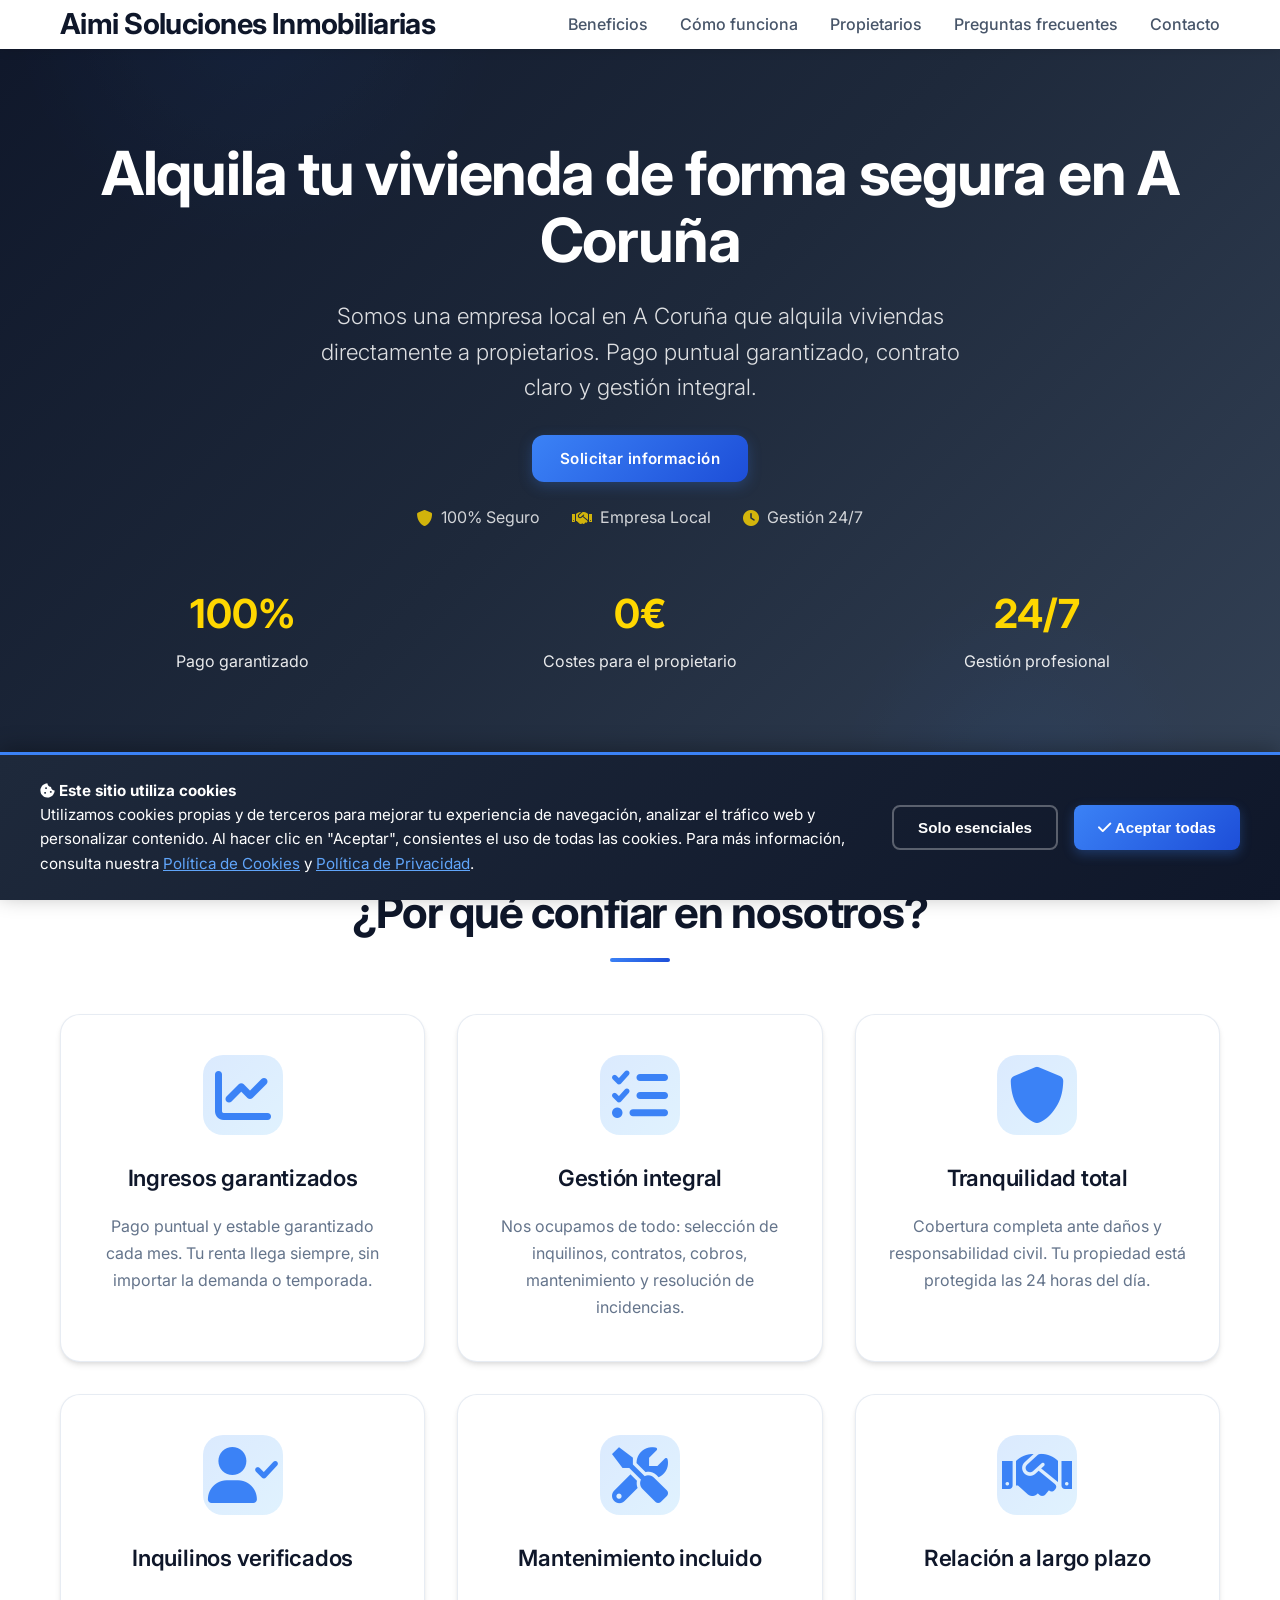
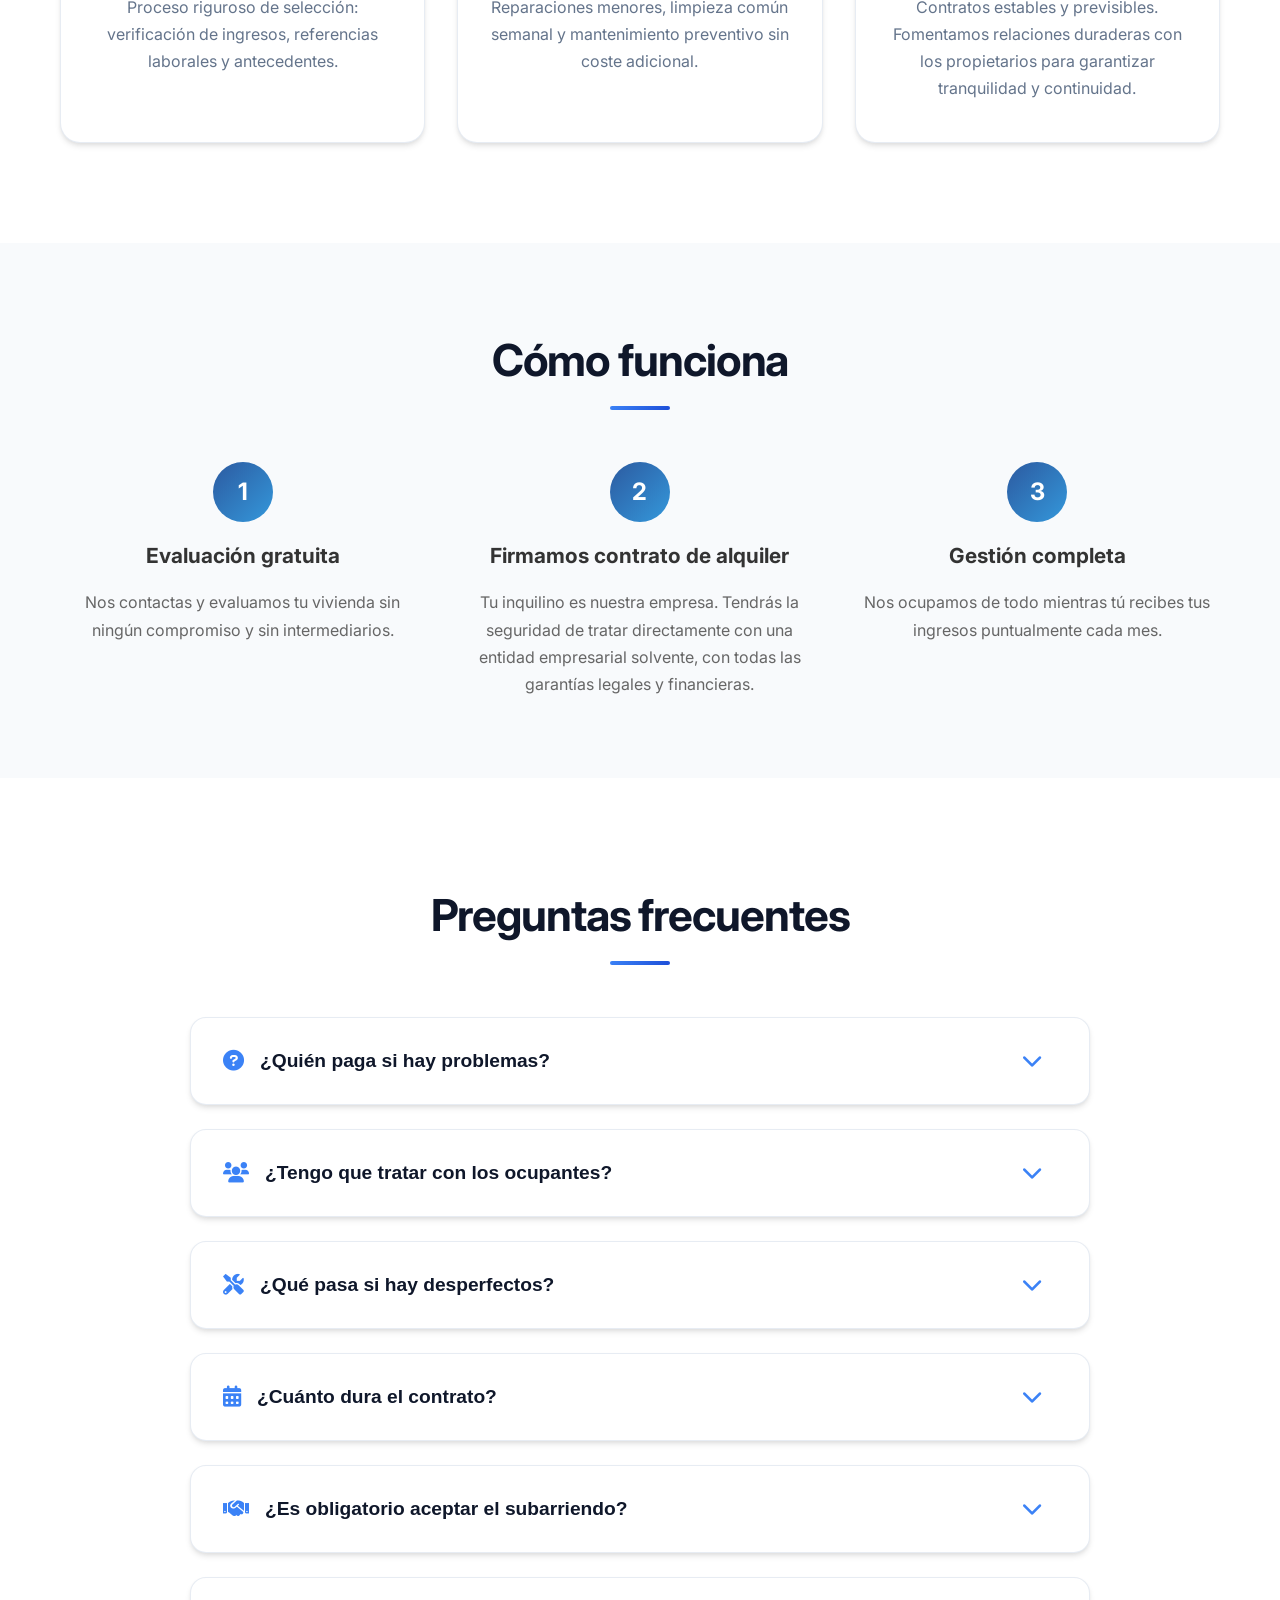
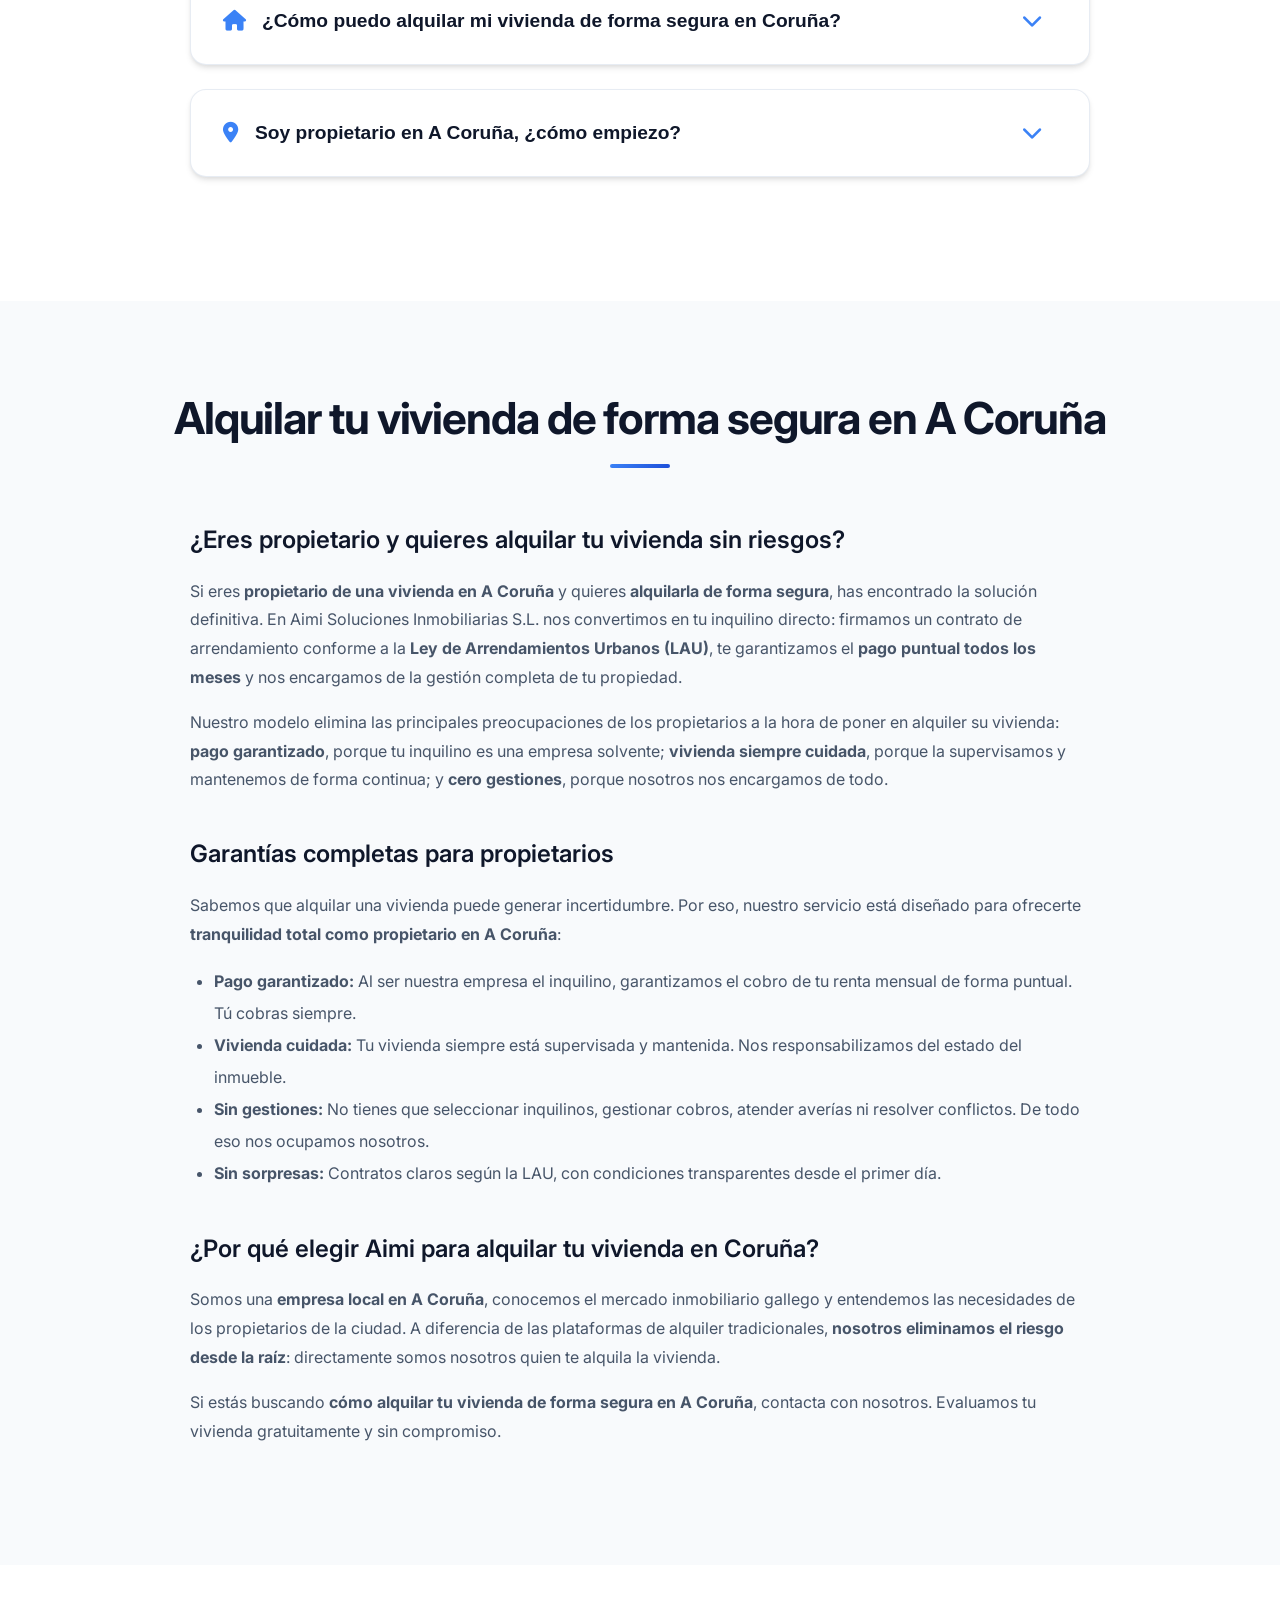
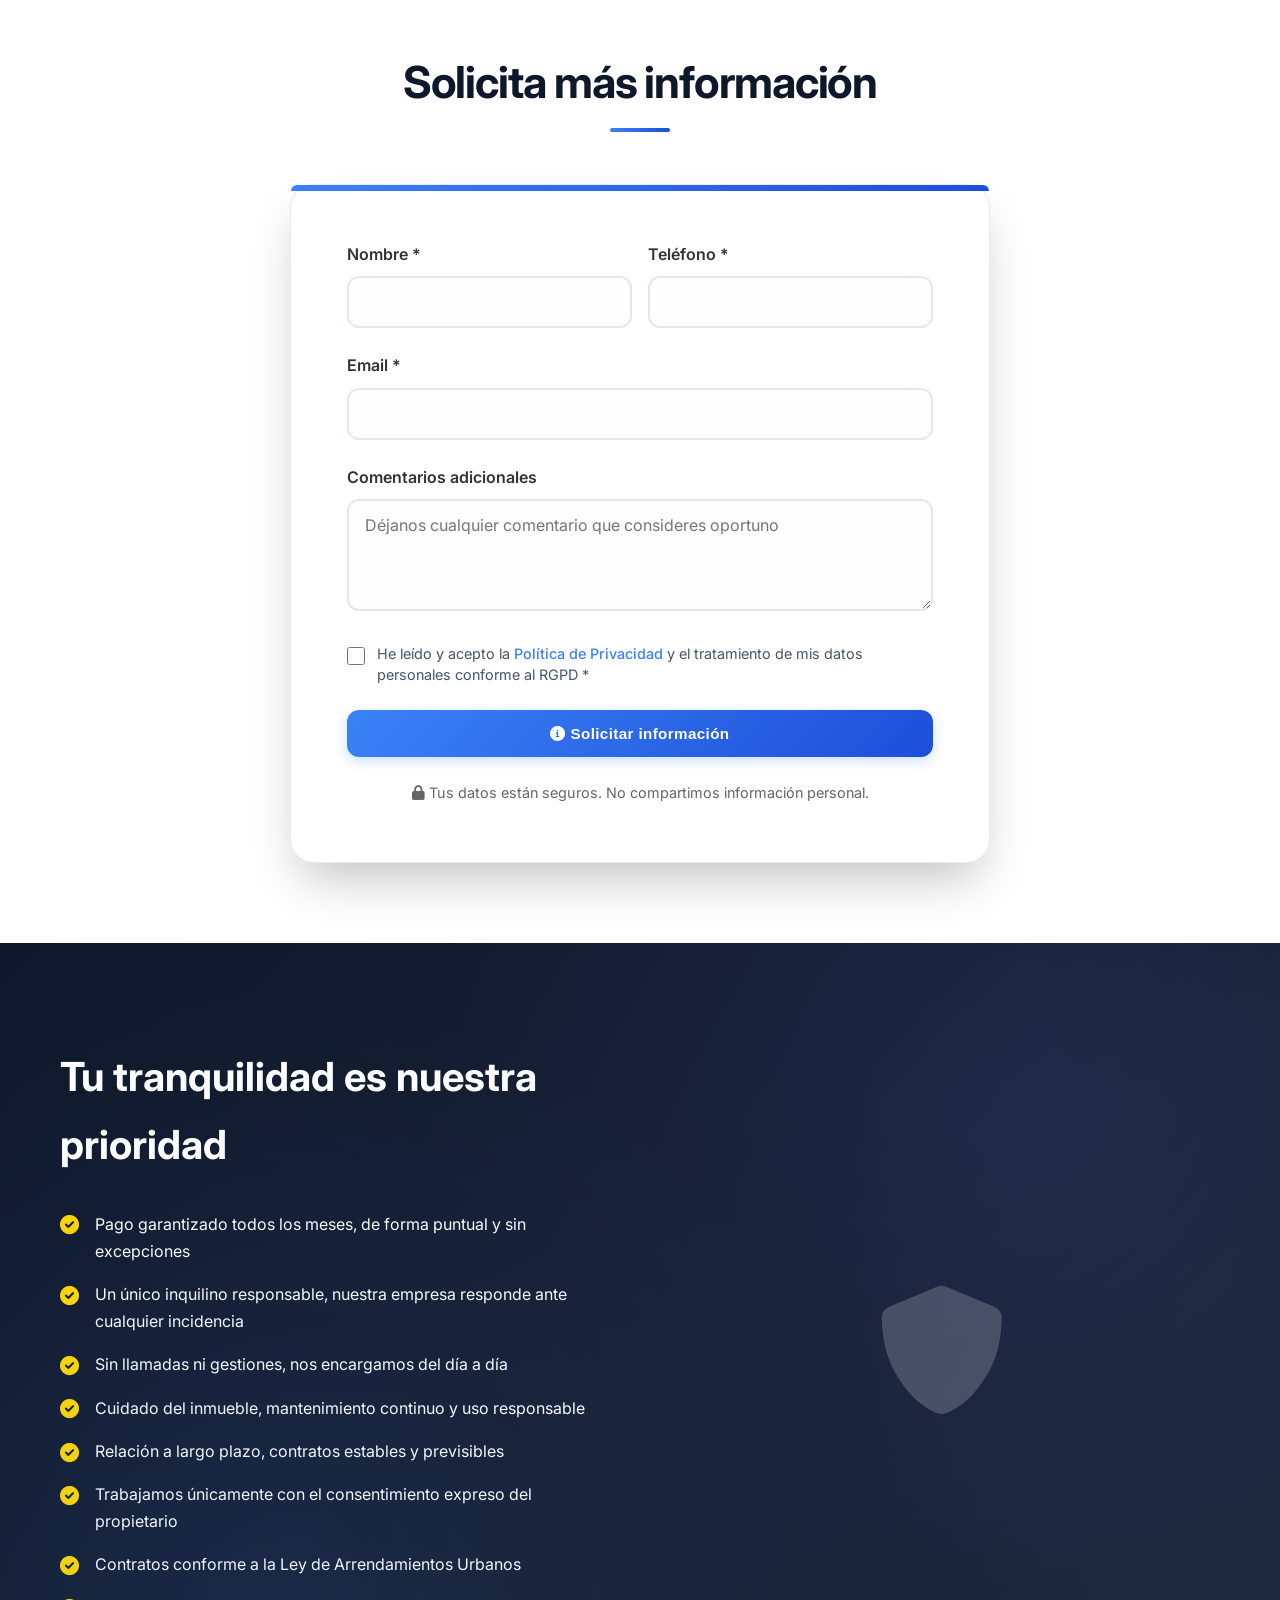
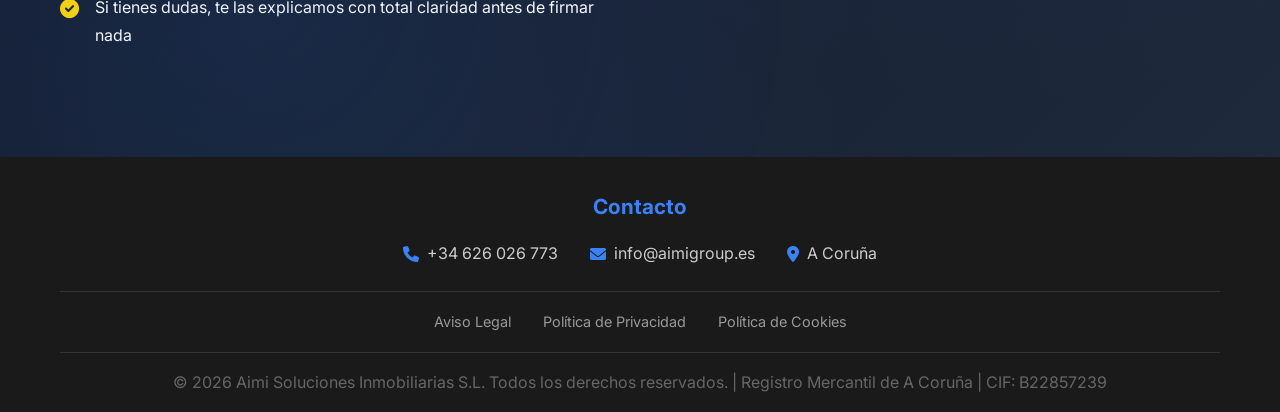
==== index.html @ f7f98bcb "quita S.L. de la cabecera" ====
<!DOCTYPE html>
<html lang="es">
<head>
    <meta charset="UTF-8">
    <meta name="viewport" content="width=device-width, initial-scale=1.0">
    <title>Alquilar tu vivienda de forma segura en A Coruña | Pago garantizado | Aimi Soluciones Inmobiliarias</title>
    
    <!-- SEO Meta Tags -->
    <meta name="description" content="¿Propietario en A Coruña? Alquila tu vivienda de forma segura con pago garantizado todos los meses. Empresa inquilina con gestión integral, contratos según LAU y protección total de tu propiedad.">
    <meta name="keywords" content="alquilar vivienda Coruña forma segura, alquiler seguro Coruña, propietario alquilar vivienda segura Coruña, empresa inquilina, pago garantizado alquiler, gestión integral inmuebles, protección propietarios Coruña, alquiler garantizado A Coruña, arrendamiento empresarial seguro, alquilar piso seguro Galicia, renta segura Coruña, alquiler sin preocupaciones">
    <meta name="author" content="Aimi Soluciones Inmobiliarias S.L.">
    <meta name="robots" content="index, follow, max-snippet:-1, max-image-preview:large, max-video-preview:-1">
    <link rel="canonical" href="https://aimigroup.es/propietarios/">
    
    <!-- Alternate language -->
    <link rel="alternate" hreflang="es" href="https://aimigroup.es/propietarios/">
    <link rel="alternate" hreflang="x-default" href="https://aimigroup.es/propietarios/">
    
    <!-- Open Graph / Facebook -->
    <meta property="og:type" content="website">
    <meta property="og:url" content="https://aimigroup.es/propietarios/">
    <meta property="og:title" content="Alquila tu vivienda de forma segura en A Coruña | Pago garantizado">
    <meta property="og:description" content="¿Propietario en Coruña? Alquila tu vivienda de forma segura. Empresa inquilina con pago garantizado, gestión integral y protección total de tu propiedad.">
    <meta property="og:image" content="https://aimigroup.es/propietarios/images/og-image.jpg">
    <meta property="og:locale" content="es_ES">
    <meta property="og:site_name" content="Aimi Soluciones Inmobiliarias S.L.">
    
    <!-- Twitter Card -->
    <meta name="twitter:card" content="summary_large_image">
    <meta name="twitter:url" content="https://aimigroup.es/propietarios/">
    <meta name="twitter:title" content="Alquila tu vivienda de forma segura en A Coruña | Pago garantizado">
    <meta name="twitter:description" content="¿Propietario en Coruña? Alquila tu vivienda de forma segura. Empresa inquilina con pago garantizado, gestión integral y protección total de tu propiedad.">
    <meta name="twitter:image" content="https://aimigroup.es/propietarios/images/og-image.jpg">
    
    <!-- Additional SEO -->
    <meta name="geo.region" content="ES-C">
    <meta name="geo.placename" content="A Coruña">
    <meta name="geo.position" content="43.369578;-8.419007">
    
    <!-- Performance: Preconnect to external domains -->
    <link rel="preconnect" href="https://fonts.googleapis.com">
    <link rel="preconnect" href="https://fonts.gstatic.com" crossorigin>
    <link rel="preconnect" href="https://cdnjs.cloudflare.com">
    <link rel="dns-prefetch" href="https://www.googletagmanager.com">
    <link rel="dns-prefetch" href="https://www.google-analytics.com">
    
    <!-- Favicon -->
    <link rel="icon" type="image/x-icon" href="favicon.ico">
    <link rel="icon" type="image/svg+xml" href="favicon.svg">
    <link rel="icon" type="image/png" sizes="32x32" href="favicon-32x32.png">
    <link rel="icon" type="image/png" sizes="16x16" href="favicon-16x16.png">
    <link rel="apple-touch-icon" sizes="180x180" href="apple-touch-icon.png">
    <link rel="manifest" href="/propietarios/site.webmanifest">
    <meta name="theme-color" content="#3b82f6">
    
    <!-- Google Analytics 4 -->
    <!-- Google tag (gtag.js) -->
    <script async src="https://www.googletagmanager.com/gtag/js?id=G-33F6MXYP00"></script>
    <script>
    window.dataLayer = window.dataLayer || [];
    function gtag(){dataLayer.push(arguments);}
    gtag('js', new Date());

    gtag('config', 'G-33F6MXYP00');
    </script>
    
    <!-- JSON-LD Structured Data -->
    <script type="application/ld+json">
    {
        "@context": "https://schema.org",
        "@graph": [
            {
                "@type": "RealEstateAgent",
                "@id": "https://aimigroup.es/propietarios/#organization",
                "name": "Aimi Soluciones Inmobiliarias S.L.",
                "legalName": "Aimi Soluciones Inmobiliarias S.L.",
                "description": "Empresa de gestión inmobiliaria especializada en alquiler de viviendas con pago garantizado y gestión integral para propietarios en A Coruña.",
                "url": "https://aimigroup.es/propietarios/",
                "logo": "https://aimigroup.es/propietarios/favicon.svg",
                "image": "https://aimigroup.es/propietarios/images/og-image.jpg",
                "address": {
                    "@type": "PostalAddress",
                    "addressLocality": "A Coruña",
                    "addressRegion": "Galicia",
                    "addressCountry": "ES"
                },
                "contactPoint": {
                    "@type": "ContactPoint",
                    "telephone": "+34-626026773",
                    "contactType": "customer service",
                    "areaServed": "ES",
                    "availableLanguage": ["Spanish"]
                },
                "sameAs": [
                    "https://aimigroup.es/propietarios/"
                ],
                "priceRange": "€€"
            },
            {
                "@type": "WebPage",
                "@id": "https://aimigroup.es/propietarios/#webpage",
                "url": "https://aimigroup.es/propietarios/",
                "name": "Aimi Soluciones Inmobiliarias S.L. - Alquilamos tu vivienda de forma segura",
                "description": "Alquilamos tu vivienda directamente como empresa inquilina. Pago garantizado todos los meses, gestión integral sin preocupaciones.",
                "publisher": {
                    "@id": "https://aimigroup.es/propietarios/#organization"
                },
                "inLanguage": "es-ES"
            },
            {
                "@type": "Service",
                "@id": "https://aimigroup.es/propietarios/#service",
                "serviceType": "Gestión de Alquiler de Viviendas",
                "provider": {
                    "@id": "https://aimigroup.es/propietarios/#organization"
                },
                "areaServed": {
                    "@type": "City",
                    "name": "A Coruña"
                },
                "description": "Servicio de alquiler de viviendas con empresa inquilina, gestión integral, pago garantizado y mantenimiento incluido.",
                "offers": {
                    "@type": "Offer",
                    "availability": "https://schema.org/InStock",
                    "priceSpecification": {
                        "@type": "PriceSpecification",
                        "priceCurrency": "EUR"
                    }
                },
                "hasOfferCatalog": {
                    "@type": "OfferCatalog",
                    "name": "Servicios de Gestión Inmobiliaria",
                    "itemListElement": [
                        {
                            "@type": "Offer",
                            "itemOffered": {
                                "@type": "Service",
                                "name": "Pago Garantizado Mensual",
                                "description": "Garantizamos el pago mensual de forma puntual y segura"
                            }
                        },
                        {
                            "@type": "Offer",
                            "itemOffered": {
                                "@type": "Service",
                                "name": "Gestión Integral de Vivienda",
                                "description": "Nos ocupamos de selección de inquilinos, contratos, cobros y mantenimiento"
                            }
                        },
                        {
                            "@type": "Offer",
                            "itemOffered": {
                                "@type": "Service",
                                "name": "Mantenimiento Incluido",
                                "description": "Reparaciones menores y mantenimiento preventivo sin coste adicional"
                            }
                        }
                    ]
                }
            },
            {
                "@type": "FAQPage",
                "@id": "https://aimigroup.es/propietarios/#faq",
                "mainEntity": [
                    {
                        "@type": "Question",
                        "name": "¿Cómo puedo alquilar mi vivienda de forma segura en A Coruña?",
                        "acceptedAnswer": {
                            "@type": "Answer",
                            "text": "En Aimi Soluciones Inmobiliarias alquilamos tu vivienda directamente como empresa inquilina. Firmamos un contrato de arrendamiento conforme a la LAU, garantizamos el pago mensual y nos encargamos de toda la gestión. Es la forma más segura de alquilar tu vivienda en A Coruña sin riesgos."
                        }
                    },
                    {
                        "@type": "Question",
                        "name": "¿Cómo garantizáis el pago del alquiler todos los meses?",
                        "acceptedAnswer": {
                            "@type": "Answer",
                            "text": "Al alquilar tu vivienda a nuestra empresa, cuentas con un inquilino empresarial solvente. Garantizamos el pago de la renta todos los meses de forma puntual, sin excepciones."
                        }
                    },
                    {
                        "@type": "Question",
                        "name": "¿Quién paga si hay problemas?",
                        "acceptedAnswer": {
                            "@type": "Answer",
                            "text": "Nosotros. Usted cobra siempre lo acordado. Como empresa inquilina, asumimos la responsabilidad total de cualquier incidencia."
                        }
                    },
                    {
                        "@type": "Question",
                        "name": "¿Tengo que tratar con los ocupantes?",
                        "acceptedAnswer": {
                            "@type": "Answer",
                            "text": "No. Su relación es únicamente con nuestra empresa. Nosotros nos encargamos de la gestión completa."
                        }
                    },
                    {
                        "@type": "Question",
                        "name": "¿Qué pasa si hay desperfectos?",
                        "acceptedAnswer": {
                            "@type": "Answer",
                            "text": "Nos responsabilizamos del mantenimiento y devolvemos el piso en condiciones acordadas."
                        }
                    },
                    {
                        "@type": "Question",
                        "name": "¿Cuánto dura el contrato?",
                        "acceptedAnswer": {
                            "@type": "Answer",
                            "text": "Buscamos relaciones estables, normalmente a medio-largo plazo."
                        }
                    },
                    {
                        "@type": "Question",
                        "name": "¿Es obligatorio aceptar el subarriendo?",
                        "acceptedAnswer": {
                            "@type": "Answer",
                            "text": "Solo trabajamos con consentimiento claro y por escrito."
                        }
                    },
                    {
                        "@type": "Question",
                        "name": "¿Soy propietario en A Coruña y quiero alquilar mi vivienda de forma segura, cómo funciona?",
                        "acceptedAnswer": {
                            "@type": "Answer",
                            "text": "Es muy sencillo: nos contactas, evaluamos tu vivienda gratuitamente, firmamos un contrato de alquiler donde nuestra empresa es el inquilino, y tú recibes tu renta mensual garantizada. Sin intermediarios y sin gestiones."
                        }
                    }
                ]
            }
        ]
    }
    </script>
    
    <link href="https://cdnjs.cloudflare.com/ajax/libs/font-awesome/6.0.0/css/all.min.css" rel="stylesheet">
    <link rel="preload" href="https://fonts.googleapis.com/css2?family=Inter:wght@300;400;500;600;700&display=swap" as="style">
    <link rel="stylesheet" href="styles.css">
    <!-- Inline CSS extracted to styles.css -->
</head>
<body>
    <!-- Header -->
    <header>
        <nav class="container">
            <div class="logo">
                Aimi Soluciones Inmobiliarias
            </div>
            <div class="hamburger">
                <span></span>
                <span></span>
                <span></span>
            </div>
            <ul class="nav-links">
                <li><a href="#beneficios">Beneficios</a></li>
                <li><a href="#como-funciona">Cómo funciona</a></li>
                <li><a href="#propietarios-coruna">Propietarios</a></li>
                <li><a href="#faq">Preguntas frecuentes</a></li>
                <li><a href="#contacto">Contacto</a></li>
            </ul>
        </nav>
    </header>

    <!-- Hero Section -->
    <main>
    <section class="hero">
        <div class="container">
            <h1 class="fade-in-up">Alquila tu vivienda de forma segura en A Coruña</h1>
            <p class="fade-in-up">Somos una empresa local en A Coruña que alquila viviendas directamente a propietarios. Pago puntual garantizado, contrato claro y gestión integral.</p>
            <a href="#contacto" class="cta-button" onclick="trackEvent('CTA', 'click', 'Hero CTA - Solicitar información')">Solicitar información</a>
            
            <div class="trust-badges">
                <div class="trust-badge">
                    <i class="fas fa-shield-alt"></i>
                    <span>100% Seguro</span>
                </div>
                <div class="trust-badge">
                    <i class="fas fa-handshake"></i>
                    <span>Empresa Local</span>
                </div>
                <div class="trust-badge">
                    <i class="fas fa-clock"></i>
                    <span>Gestión 24/7</span>
                </div>
            </div>

            <div class="hero-stats">
                <div class="stat-item">
                    <span class="stat-number">100%</span>
                    <span class="stat-label">Pago garantizado</span>
                </div>
                <div class="stat-item">
                    <span class="stat-number">0€</span>
                    <span class="stat-label">Costes para el propietario</span>
                </div>
                <div class="stat-item">
                    <span class="stat-number">24/7</span>
                    <span class="stat-label">Gestión profesional</span>
                </div>
            </div>
        </div>
    </section>

    <!-- Benefits Section -->
    <section class="benefits" id="beneficios">
        <div class="container">
            <h2 class="section-title">¿Por qué confiar en nosotros?</h2>
            <div class="benefits-grid">
                <div class="benefit-card fade-in-up">
                    <i class="benefit-icon fas fa-chart-line"></i>
                    <h3>Ingresos garantizados</h3>
                    <p>Pago puntual y estable garantizado cada mes. Tu renta llega siempre, sin importar la demanda o temporada.</p>
                </div>
                <div class="benefit-card fade-in-up">
                    <i class="benefit-icon fas fa-tasks"></i>
                    <h3>Gestión integral</h3>
                    <p>Nos ocupamos de todo: selección de inquilinos, contratos, cobros, mantenimiento y resolución de incidencias.</p>
                </div>
                <div class="benefit-card fade-in-up">
                    <i class="benefit-icon fas fa-shield-alt"></i>
                    <h3>Tranquilidad total</h3>
                    <p>Cobertura completa ante daños y responsabilidad civil. Tu propiedad está protegida las 24 horas del día.</p>
                </div>
                <div class="benefit-card fade-in-up">
                    <i class="benefit-icon fas fa-user-check"></i>
                    <h3>Inquilinos verificados</h3>
                    <p>Proceso riguroso de selección: verificación de ingresos, referencias laborales y antecedentes.</p>
                </div>
                <div class="benefit-card fade-in-up">
                    <i class="benefit-icon fas fa-tools"></i>
                    <h3>Mantenimiento incluido</h3>
                    <p>Reparaciones menores, limpieza común semanal y mantenimiento preventivo sin coste adicional.</p>
                </div>
                <div class="benefit-card fade-in-up">
                    <i class="benefit-icon fas fa-handshake"></i>
                    <h3>Relación a largo plazo</h3>
                    <p>Contratos estables y previsibles. Fomentamos relaciones duraderas con los propietarios para garantizar tranquilidad y continuidad.</p>
                </div>
            </div>
        </div>
    </section>

    <!-- How it works -->
    <section class="how-it-works" id="como-funciona">
        <div class="container">
            <h2 class="section-title">Cómo funciona</h2>
            <div class="steps">
                <div class="step fade-in-up">
                    <div class="step-number">1</div>
                    <h3>Evaluación gratuita</h3>
                    <p>Nos contactas y evaluamos tu vivienda sin ningún compromiso y sin intermediarios.</p>
                </div>
                <div class="step fade-in-up">
                    <div class="step-number">2</div>
                    <h3>Firmamos contrato de alquiler</h3>
                    <p>Tu inquilino es nuestra empresa. Tendrás la seguridad de tratar directamente con una entidad empresarial solvente, con todas las garantías legales y financieras.</p>
                </div>                
                <div class="step fade-in-up">
                    <div class="step-number">3</div>
                    <h3>Gestión completa</h3>
                    <p>Nos ocupamos de todo mientras tú recibes tus ingresos puntualmente cada mes.</p>
                </div>
            </div>
        </div>
    </section>

    <!-- FAQ Section -->
    <section class="faq" id="faq">
        <div class="container">
            <h2 class="section-title">Preguntas frecuentes</h2>
            <div class="faq-container">
                <div class="faq-item">
                    <button class="faq-question" aria-expanded="false" aria-controls="faq-answer-1">
                        <span class="faq-question-content">
                            <i class="fas fa-question-circle" aria-hidden="true"></i>
                            ¿Quién paga si hay problemas?
                        </span>
                        <i class="fas fa-chevron-down faq-toggle" aria-hidden="true"></i>
                    </button>
                    <div class="faq-answer" id="faq-answer-1">
                        Nosotros. Usted cobra siempre lo acordado.
                    </div>
                </div>
                
                <div class="faq-item">
                    <button class="faq-question" aria-expanded="false" aria-controls="faq-answer-2">
                        <span class="faq-question-content">
                            <i class="fas fa-users" aria-hidden="true"></i>
                            ¿Tengo que tratar con los ocupantes?
                        </span>
                        <i class="fas fa-chevron-down faq-toggle" aria-hidden="true"></i>
                    </button>
                    <div class="faq-answer" id="faq-answer-2">
                        No. Su relación es únicamente con nuestra empresa.
                    </div>
                </div>
                
                <div class="faq-item">
                    <button class="faq-question" aria-expanded="false" aria-controls="faq-answer-3">
                        <span class="faq-question-content">
                            <i class="fas fa-tools" aria-hidden="true"></i>
                            ¿Qué pasa si hay desperfectos?
                        </span>
                        <i class="fas fa-chevron-down faq-toggle" aria-hidden="true"></i>
                    </button>
                    <div class="faq-answer" id="faq-answer-3">
                        Nos responsabilizamos del mantenimiento y devolvemos el piso en condiciones acordadas.
                    </div>
                </div>
                
                <div class="faq-item">
                    <button class="faq-question" aria-expanded="false" aria-controls="faq-answer-4">
                        <span class="faq-question-content">
                            <i class="fas fa-calendar-alt" aria-hidden="true"></i>
                            ¿Cuánto dura el contrato?
                        </span>
                        <i class="fas fa-chevron-down faq-toggle" aria-hidden="true"></i>
                    </button>
                    <div class="faq-answer" id="faq-answer-4">
                        Buscamos relaciones estables, normalmente a medio-largo plazo.
                    </div>
                </div>
                
                <div class="faq-item">
                    <button class="faq-question" aria-expanded="false" aria-controls="faq-answer-5">
                        <span class="faq-question-content">
                            <i class="fas fa-handshake" aria-hidden="true"></i>
                            ¿Es obligatorio aceptar el subarriendo?
                        </span>
                        <i class="fas fa-chevron-down faq-toggle" aria-hidden="true"></i>
                    </button>
                    <div class="faq-answer" id="faq-answer-5">
                        Solo trabajamos con consentimiento claro y por escrito.
                    </div>
                </div>

                <div class="faq-item">
                    <button class="faq-question" aria-expanded="false" aria-controls="faq-answer-6">
                        <span class="faq-question-content">
                            <i class="fas fa-home" aria-hidden="true"></i>
                            ¿Cómo puedo alquilar mi vivienda de forma segura en Coruña?
                        </span>
                        <i class="fas fa-chevron-down faq-toggle" aria-hidden="true"></i>
                    </button>
                    <div class="faq-answer" id="faq-answer-6">
                        Con nuestro modelo, alquilar tu vivienda en A Coruña es completamente seguro. Nuestra empresa firma el contrato de arrendamiento como inquilina directa, lo que te garantiza un pago mensual puntual y una gestión profesional completa. Nos adaptamos a la legislación vigente (LAU) y nos encargamos de toda la gestión.
                    </div>
                </div>

                <div class="faq-item">
                    <button class="faq-question" aria-expanded="false" aria-controls="faq-answer-7">
                        <span class="faq-question-content">
                            <i class="fas fa-map-marker-alt" aria-hidden="true"></i>
                            Soy propietario en A Coruña, ¿cómo empiezo?
                        </span>
                        <i class="fas fa-chevron-down faq-toggle" aria-hidden="true"></i>
                    </button>
                    <div class="faq-answer" id="faq-answer-7">
                        Es muy sencillo: contacta con nosotros por teléfono, WhatsApp o el formulario de esta web. Evaluamos tu vivienda gratuitamente y sin compromiso, te presentamos una propuesta económica clara y, si te convence, firmamos el contrato de alquiler. En pocos días empiezas a recibir tu renta garantizada.
                    </div>
                </div>
            </div>
        </div>
    </section>

    <!-- SEO Content Section: Propietarios en A Coruña -->
    <section class="seo-content" id="propietarios-coruna" style="padding: 80px 0; background: #f8fafc;">
        <div class="container">
            <h2 class="section-title">Alquilar tu vivienda de forma segura en A Coruña</h2>
            <div style="max-width: 900px; margin: 0 auto;">
                <article style="margin-bottom: 2.5rem;">
                    <h3 style="font-size: 1.5rem; color: #0f172a; margin-bottom: 1rem; font-weight: 600;">¿Eres propietario y quieres alquilar tu vivienda sin riesgos?</h3>
                    <p style="color: #475569; line-height: 1.8; margin-bottom: 1rem;">
                        Si eres <strong>propietario de una vivienda en A Coruña</strong> y quieres <strong>alquilarla de forma segura</strong>, has encontrado la solución definitiva. En Aimi Soluciones Inmobiliarias S.L. nos convertimos en tu inquilino directo: firmamos un contrato de arrendamiento conforme a la <strong>Ley de Arrendamientos Urbanos (LAU)</strong>, te garantizamos el <strong>pago puntual todos los meses</strong> y nos encargamos de la gestión completa de tu propiedad.
                    </p>
                    <p style="color: #475569; line-height: 1.8; margin-bottom: 1rem;">
                        Nuestro modelo elimina las principales preocupaciones de los propietarios a la hora de poner en alquiler su vivienda: <strong>pago garantizado</strong>, porque tu inquilino es una empresa solvente; <strong>vivienda siempre cuidada</strong>, porque la supervisamos y mantenemos de forma continua; y <strong>cero gestiones</strong>, porque nosotros nos encargamos de todo.
                    </p>
                </article>

                <article style="margin-bottom: 2.5rem;">
                    <h3 style="font-size: 1.5rem; color: #0f172a; margin-bottom: 1rem; font-weight: 600;">Garantías completas para propietarios</h3>
                    <p style="color: #475569; line-height: 1.8; margin-bottom: 1rem;">
                        Sabemos que alquilar una vivienda puede generar incertidumbre. Por eso, nuestro servicio está diseñado para ofrecerte <strong>tranquilidad total como propietario en A Coruña</strong>:
                    </p>
                    <ul style="color: #475569; line-height: 2; padding-left: 1.5rem; margin-bottom: 1rem;">
                        <li><strong>Pago garantizado:</strong> Al ser nuestra empresa el inquilino, garantizamos el cobro de tu renta mensual de forma puntual. Tú cobras siempre.</li>
                        <li><strong>Vivienda cuidada:</strong> Tu vivienda siempre está supervisada y mantenida. Nos responsabilizamos del estado del inmueble.</li>
                        <li><strong>Sin gestiones:</strong> No tienes que seleccionar inquilinos, gestionar cobros, atender averías ni resolver conflictos. De todo eso nos ocupamos nosotros.</li>
                        <li><strong>Sin sorpresas:</strong> Contratos claros según la LAU, con condiciones transparentes desde el primer día.</li>
                    </ul>
                </article>

                <article style="margin-bottom: 2.5rem;">
                    <h3 style="font-size: 1.5rem; color: #0f172a; margin-bottom: 1rem; font-weight: 600;">¿Por qué elegir Aimi para alquilar tu vivienda en Coruña?</h3>
                    <p style="color: #475569; line-height: 1.8; margin-bottom: 1rem;">
                        Somos una <strong>empresa local en A Coruña</strong>, conocemos el mercado inmobiliario gallego y entendemos las necesidades de los propietarios de la ciudad. A diferencia de las plataformas de alquiler tradicionales, <strong>nosotros eliminamos el riesgo desde la raíz</strong>: directamente somos nosotros quien te alquila la vivienda.
                    </p>
                    <p style="color: #475569; line-height: 1.8;">
                        Si estás buscando <strong>cómo alquilar tu vivienda de forma segura en A Coruña</strong>, contacta con nosotros. Evaluamos tu vivienda gratuitamente y sin compromiso.
                    </p>
                </article>
            </div>
        </div>
    </section>

    <!-- Contact Section -->
    <section class="contact" id="contacto">
        <div class="container">
            <h2 class="section-title">Solicita más información</h2>
            <form class="contact-form" action="https://formsubmit.co/info@aimigroup.es" method="POST">
                <div class="form-row">
                    <div class="form-group">
                        <label for="nombre">Nombre *</label>
                        <input type="text" id="nombre" name="nombre" required>
                    </div>
                    <div class="form-group">
                        <label for="telefono">Teléfono *</label>
                        <input type="tel" id="telefono" name="telefono" required>
                    </div>
                </div>
                <div class="form-group">
                    <label for="email">Email *</label>
                    <input type="email" id="email" name="email" required>
                </div>
                <!-- Formsubmit configuration -->
                <input type="hidden" name="_subject" value="Nueva solicitud de información">
                <input type="hidden" name="_captcha" value="false">
                <input type="hidden" name="_template" value="table">
                <div class="form-group">
                    <label for="mensaje">Comentarios adicionales</label>
                    <textarea id="mensaje" name="mensaje" rows="4" placeholder="Déjanos cualquier comentario que consideres oportuno"></textarea>
                </div>
                <div class="privacy-checkbox" style="margin-bottom: 1.5rem;">
                    <input type="checkbox" id="privacy" name="privacy" required>
                    <label for="privacy">
                        He leído y acepto la <a href="privacidad.html" target="_blank">Política de Privacidad</a> y el tratamiento de mis datos personales conforme al RGPD *
                    </label>
                </div>
                <div class="form-group">
                    <button type="submit" class="cta-button" style="width: 100%; padding: 15px;">
                        <i class="fas fa-info-circle"></i> Solicitar información
                    </button>
                </div>
                <p style="font-size: 0.9rem; color: #666; text-align: center; margin-top: 1rem;">
                    <i class="fas fa-lock"></i> Tus datos están seguros. No compartimos información personal.
                </p>
            </form>
        </div>
    </section>

    <!-- Security Section -->
    <section class="security" id="seguridad">
        <div class="container">
            <div class="security-content">
                <div class="security-text">
                    <h2>Tu tranquilidad es nuestra prioridad</h2>
                    <ul class="security-features">
                        <li>
                            <i class="fas fa-check-circle"></i>
                            Pago garantizado todos los meses, de forma puntual y sin excepciones
                        </li>
                        <li>
                            <i class="fas fa-check-circle"></i>
                            Un único inquilino responsable, nuestra empresa responde ante cualquier incidencia
                        </li>
                        <li>
                            <i class="fas fa-check-circle"></i>
                            Sin llamadas ni gestiones, nos encargamos del día a día
                        </li>
                        <li>
                            <i class="fas fa-check-circle"></i>
                            Cuidado del inmueble, mantenimiento continuo y uso responsable
                        </li>
                        <li>
                            <i class="fas fa-check-circle"></i>
                            Relación a largo plazo, contratos estables y previsibles
                        </li>   
                        <li>
                            <i class="fas fa-check-circle"></i>
                            Trabajamos únicamente con el consentimiento expreso del propietario
                        </li>  
                        <li>
                            <i class="fas fa-check-circle"></i>
                            Contratos conforme a la Ley de Arrendamientos Urbanos
                        </li>      
                        <li>
                            <i class="fas fa-check-circle"></i>
                            Si tienes dudas, te las explicamos con total claridad antes de firmar nada
                        </li>                 
                    </ul>
                </div>
                <div class="security-image">
                    <i class="fas fa-shield-alt"></i>
                </div>
            </div>
        </div>
    </section>
    </main>

    <!-- Footer -->
    <footer>
        <div class="container">
            <div class="footer-content">
                <div class="footer-section">
                    <h3>Contacto</h3>
                    <ul>
                        <li><i class="fas fa-phone"></i> <a href="tel:+34626026773" style="color: #ccc; text-decoration: none;">+34 626 026 773</a></li>
                        <li><i class="fas fa-envelope"></i> info@aimigroup.es</li>
                        <li><i class="fas fa-map-marker-alt"></i> A Coruña</li>
                    </ul>
                </div>
            </div>
            <div class="footer-legal">
                <ul>
                    <li><a href="aviso-legal.html">Aviso Legal</a></li>
                    <li><a href="privacidad.html">Política de Privacidad</a></li>
                    <li><a href="cookies.html">Política de Cookies</a></li>
                </ul>
            </div>
            <div class="footer-bottom">
                <p>&copy; 2026 Aimi Soluciones Inmobiliarias S.L. Todos los derechos reservados. | Registro Mercantil de A Coruña | CIF: B22857239</p>
            </div>
        </div>
    </footer>

    <!-- Cookie Banner -->
    <div class="cookie-banner" id="cookieBanner">
        <div class="cookie-content">
            <div class="cookie-text">
                <p>
                    <strong><i class="fas fa-cookie-bite"></i> Este sitio utiliza cookies</strong><br>
                    Utilizamos cookies propias y de terceros para mejorar tu experiencia de navegación, analizar el tráfico web y personalizar contenido. 
                    Al hacer clic en "Aceptar", consientes el uso de todas las cookies. Para más información, consulta nuestra 
                    <a href="cookies.html" target="_blank">Política de Cookies</a> y <a href="privacidad.html" target="_blank">Política de Privacidad</a>.
                </p>
            </div>
            <div class="cookie-buttons">
                <button class="cookie-btn cookie-btn-reject" onclick="rejectCookies()">Solo esenciales</button>
                <button class="cookie-btn cookie-btn-accept" onclick="acceptCookies()"><i class="fas fa-check"></i> Aceptar todas</button>
            </div>
        </div>
    </div>

    <!-- Success Modal -->
    <div class="modal-overlay" id="successModal">
        <div class="modal-content">
            <div class="modal-icon">
                <i class="fas fa-check"></i>
            </div>
            <h3 class="modal-title">¡Mensaje enviado!</h3>
            <p class="modal-message">Gracias por tu interés. Hemos recibido tu solicitud correctamente. Nos pondremos en contacto contigo en las próximas 24 horas para proporcionarte toda la información que necesites.</p>
            <button class="modal-button" onclick="closeModal()">Entendido</button>
        </div>
    </div>

    <!-- WhatsApp Floating Button -->
    <a href="https://wa.me/34626026773?text=Hola,%20estoy%20interesad@%20en%20alquilar%20mi%20vivienda%20con%20vosotros.%20¿Podemos%20hablar?" 
       class="whatsapp-float" 
       target="_blank" 
       rel="noopener noreferrer"
       aria-label="Contactar por WhatsApp"
       onclick="trackEvent('WhatsApp', 'click', 'Botón flotante')">
        <i class="fab fa-whatsapp"></i>
    </a>

    <script>
        // Google Analytics helper
        function trackEvent(category, action, label) {
            if (typeof gtag !== 'undefined') {
                gtag('event', action, {
                    'event_category': category,
                    'event_label': label
                });
            }
        }

        // Cookie Banner Management
        function showCookieBanner() {
            const cookieConsent = localStorage.getItem('cookieConsent');
            if (!cookieConsent) {
                document.getElementById('cookieBanner').classList.add('show');
            }
        }

        function acceptCookies() {
            localStorage.setItem('cookieConsent', 'accepted');
            localStorage.setItem('cookieConsentDate', new Date().toISOString());
            document.getElementById('cookieBanner').classList.remove('show');
            
            // Activar Google Analytics si está configurado
            if (typeof gtag !== 'undefined') {
                trackEvent('Cookies', 'accept', 'Usuario aceptó cookies');
            }
            
            // Aquí puedes activar otras cookies/scripts de terceros
            console.log('Cookies aceptadas: Analytics y funcionalidades habilitadas');
        }

        function rejectCookies() {
            localStorage.setItem('cookieConsent', 'rejected');
            localStorage.setItem('cookieConsentDate', new Date().toISOString());
            document.getElementById('cookieBanner').classList.remove('show');
            
            // Desactivar Google Analytics
            if (typeof gtag !== 'undefined') {
                window['ga-disable-G-33F6MXYP00'] = true;
                trackEvent('Cookies', 'reject', 'Usuario rechazó cookies');
            }
            
            console.log('Solo cookies esenciales activadas');
        }

        // Mostrar banner al cargar la página (con delay para mejor UX)
        setTimeout(showCookieBanner, 1000);

        // Hamburger menu toggle
        const hamburger = document.querySelector('.hamburger');
        const navLinks = document.querySelector('.nav-links');

        hamburger.addEventListener('click', () => {
            hamburger.classList.toggle('active');
            navLinks.classList.toggle('active');
        });

        // Close menu when clicking on a link
        document.querySelectorAll('.nav-links a').forEach(link => {
            link.addEventListener('click', () => {
                hamburger.classList.remove('active');
                navLinks.classList.remove('active');
            });
        });

        // Smooth scrolling for navigation links
        document.querySelectorAll('a[href^="#"]').forEach(anchor => {
            anchor.addEventListener('click', function (e) {
                e.preventDefault();
                const target = document.querySelector(this.getAttribute('href'));
                if (target) {
                    const headerHeight = document.querySelector('header').offsetHeight;
                    const targetPosition = target.getBoundingClientRect().top + window.pageYOffset - headerHeight - 20;
                    window.scrollTo({
                        top: targetPosition,
                        behavior: 'smooth'
                    });
                }
            });
        });

        // Form submission
        document.querySelector('.contact-form').addEventListener('submit', async function(e) {
            e.preventDefault();
            
            // Basic validation
            const requiredFields = this.querySelectorAll('[required]');
            let allValid = true;
            
            requiredFields.forEach(field => {
                if (!field.value.trim()) {
                    field.style.borderColor = '#e74c3c';
                    allValid = false;
                } else {
                    field.style.borderColor = '#e2e8f0';
                }
            });
            
            if (!allValid) {
                alert('Por favor, completa todos los campos obligatorios.');
                trackEvent('Form', 'validation_error', 'Campos incompletos');
                return;
            }

            // Track inicio de envío
            trackEvent('Form', 'submit_start', 'Formulario contacto');

            // Enviar el formulario mediante AJAX
            const formData = new FormData(this);
            const button = this.querySelector('button[type="submit"]');
            const originalButtonText = button.innerHTML;
            
            try {
                button.disabled = true;
                button.innerHTML = '<i class="fas fa-spinner fa-spin"></i> Enviando...';
                
                const response = await fetch(this.action, {
                    method: 'POST',
                    body: formData,
                    mode: 'cors'
                });
                
                // Formsubmit siempre redirige, así que si llegamos aquí consideramos éxito
                trackEvent('Form', 'submit_success', 'Formulario enviado correctamente');
                showSuccessModal();
                this.reset();
                button.disabled = false;
                button.innerHTML = originalButtonText;
            } catch (error) {
                // Aunque haya un "error" por la redirección, el correo se envía correctamente
                trackEvent('Form', 'submit_success', 'Formulario enviado correctamente');
                showSuccessModal();
                this.reset();
                button.disabled = false;
                button.innerHTML = originalButtonText;
            }
        });

        // Modal functions
        function showSuccessModal() {
            document.getElementById('successModal').classList.add('active');
        }

        function closeModal() {
            document.getElementById('successModal').classList.remove('active');
        }

        // Close modal when clicking outside
        document.getElementById('successModal').addEventListener('click', function(e) {
            if (e.target === this) {
                closeModal();
            }
        });

        // Add animation class when elements come into view
        const observerOptions = {
            threshold: 0.1,
            rootMargin: '0px 0px -50px 0px'
        };

        const observer = new IntersectionObserver((entries) => {
            entries.forEach(entry => {
                if (entry.isIntersecting) {
                    entry.target.classList.add('fade-in-up');
                }
            });
        }, observerOptions);

        // Observe all benefit cards and steps
        document.querySelectorAll('.benefit-card, .step').forEach(el => {
            observer.observe(el);
        });

        // FAQ Accordion functionality
        document.querySelectorAll('.faq-question').forEach(button => {
            button.addEventListener('click', () => {
                const faqItem = button.parentElement;
                const isActive = faqItem.classList.contains('active');
                
                // Close all other FAQ items
                document.querySelectorAll('.faq-item').forEach(item => {
                    if (item !== faqItem) {
                        item.classList.remove('active');
                        const btn = item.querySelector('.faq-question');
                        btn.setAttribute('aria-expanded', 'false');
                    }
                });
                
                // Toggle current FAQ item
                faqItem.classList.toggle('active');
                button.setAttribute('aria-expanded', !isActive);
                
                // Track FAQ interaction
                if (typeof trackEvent === 'function') {
                    const questionText = button.querySelector('.faq-question-content').textContent.trim();
                    trackEvent('FAQ', 'toggle', questionText);
                }
            });
        });
    </script>
</body>
</html>
---- styles.css ----
@import url('https://fonts.googleapis.com/css2?family=Inter:wght@300;400;500;600;700&display=swap');

* {
    margin: 0;
    padding: 0;
    box-sizing: border-box;
}

body {
    font-family: 'Inter', -apple-system, BlinkMacSystemFont, 'Segoe UI', Roboto, sans-serif;
    line-height: 1.7;
    color: #1a1a1a;
    font-weight: 400;
}

.container {
    max-width: 1200px;
    margin: 0 auto;
    padding: 0 20px;
}

/* Header */
header {
    background: #fff;
    box-shadow: 0 2px 10px rgba(0,0,0,0.1);
    position: fixed;
    width: 100%;
    top: 0;
    z-index: 1000;
}

nav {
    display: flex;
    justify-content: space-between;
    align-items: center;
    padding: 1rem 0;
}

.logo {
    font-size: 1.8rem;
    font-weight: 700;
    color: #0f172a;
    letter-spacing: -0.02em;
}

.logo i {
    color: #3b82f6;
    margin-right: 0.5rem;
}

.nav-links {
    display: flex;
    list-style: none;
    gap: 2rem;
    margin-left: 3rem;
}

.nav-links a {
    text-decoration: none;
    color: #475569;
    font-weight: 500;
    transition: all 0.3s ease;
    position: relative;
}

.nav-links a:hover {
    color: #3b82f6;
}

.nav-links a::after {
    content: '';
    position: absolute;
    width: 0;
    height: 2px;
    bottom: -5px;
    left: 50%;
    background: #3b82f6;
    transition: all 0.3s ease;
    transform: translateX(-50%);
}

.nav-links a:hover::after {
    width: 100%;
}

.cta-button {
    background: linear-gradient(135deg, #3b82f6, #1d4ed8);
    color: white;
    padding: 14px 28px;
    border: none;
    border-radius: 12px;
    text-decoration: none;
    font-weight: 600;
    font-size: 0.95rem;
    letter-spacing: 0.025em;
    transition: all 0.3s cubic-bezier(0.4, 0, 0.2, 1);
    cursor: pointer;
    box-shadow: 0 4px 14px 0 rgba(59, 130, 246, 0.25);
    position: relative;
    z-index: 1;
}

.cta-button:hover {
    transform: translateY(-1px);
    box-shadow: 0 10px 25px -5px rgba(59, 130, 246, 0.4);
    background: linear-gradient(135deg, #1d4ed8, #1e40af);
}

/* Hero Section */
.hero {
    background: linear-gradient(135deg, #0f172a 0%, #1e293b 50%, #334155 100%);
    position: relative;
    color: white;
    padding: 140px 0 100px;
    text-align: center;
    overflow: hidden;
}

.hero::before {
    content: '';
    position: absolute;
    top: 0;
    left: 0;
    right: 0;
    bottom: 0;
    background: url('data:image/svg+xml,<svg xmlns="http://www.w3.org/2000/svg" viewBox="0 0 1000 1000"><defs><radialGradient id="a" cx=".5" cy=".5" r=".5"><stop offset="0%" stop-color="%233b82f6" stop-opacity=".1"/><stop offset="100%" stop-color="%233b82f6" stop-opacity="0"/></radialGradient></defs><circle cx="200" cy="200" r="200" fill="url(%23a)"/><circle cx="800" cy="800" r="150" fill="url(%23a)"/></svg>') no-repeat center;
    background-size: cover;
    opacity: 0.6;
    z-index: 0;
}

.hero h1 {
    font-size: 3.8rem;
    margin-bottom: 1.5rem;
    font-weight: 700;
    letter-spacing: -0.02em;
    line-height: 1.1;
    position: relative;
    z-index: 1;
}

.hero p {
    font-size: 1.4rem;
    margin-bottom: 2.5rem;
    opacity: 0.85;
    max-width: 640px;
    margin-left: auto;
    margin-right: auto;
    font-weight: 300;
    line-height: 1.6;
    position: relative;
    z-index: 1;
}

.hero-stats {
    display: grid;
    grid-template-columns: repeat(auto-fit, minmax(200px, 1fr));
    gap: 2rem;
    margin-top: 3rem;
    position: relative;
    z-index: 1;
}

.stat-item {
    text-align: center;
}

.stat-number {
    font-size: 2.5rem;
    font-weight: bold;
    display: block;
    color: #ffd700;
}

.stat-label {
    font-size: 1rem;
    opacity: 0.9;
}

/* Benefits Section */
.benefits {
    padding: 100px 0;
    background: #ffffff;
}

.section-title {
    text-align: center;
    font-size: 2.75rem;
    margin-bottom: 4rem;
    color: #0f172a;
    font-weight: 700;
    letter-spacing: -0.025em;
    position: relative;
}

.section-title::after {
    content: '';
    position: absolute;
    bottom: -12px;
    left: 50%;
    transform: translateX(-50%);
    width: 60px;
    height: 4px;
    background: linear-gradient(135deg, #3b82f6, #1d4ed8);
    border-radius: 2px;
}

.benefits-grid {
    display: grid;
    grid-template-columns: repeat(auto-fit, minmax(300px, 1fr));
    gap: 2rem;
}

.benefit-card {
    background: white;
    padding: 2.5rem 2rem;
    border-radius: 20px;
    box-shadow: 0 4px 6px -1px rgba(0, 0, 0, 0.1), 0 2px 4px -1px rgba(0, 0, 0, 0.06);
    text-align: center;
    transition: all 0.3s cubic-bezier(0.4, 0, 0.2, 1);
    border: 1px solid rgba(226, 232, 240, 0.8);
    position: relative;
    overflow: hidden;
}

.benefit-card::before {
    content: '';
    position: absolute;
    top: 0;
    left: 0;
    right: 0;
    height: 4px;
    background: linear-gradient(135deg, #3b82f6, #1d4ed8);
    transform: translateY(-4px);
    transition: transform 0.3s ease;
}

.benefit-card:hover {
    transform: translateY(-8px);
    box-shadow: 0 20px 25px -5px rgba(0, 0, 0, 0.1), 0 10px 10px -5px rgba(0, 0, 0, 0.04);
}

.benefit-card:hover::before {
    transform: translateY(0);
}

.benefit-icon {
    font-size: 3.5rem;
    color: #3b82f6;
    margin-bottom: 1.5rem;
    background: linear-gradient(135deg, #dbeafe, #e0f2fe);
    width: 80px;
    height: 80px;
    border-radius: 20px;
    display: flex;
    align-items: center;
    justify-content: center;
    margin: 0 auto 1.5rem;
    transition: all 0.3s ease;
}

.benefit-card:hover .benefit-icon {
    transform: scale(1.1);
    background: linear-gradient(135deg, #bfdbfe, #bae6fd);
}

.benefit-card h3 {
    font-size: 1.4rem;
    margin-bottom: 1rem;
    color: #0f172a;
    font-weight: 600;
    letter-spacing: -0.01em;
}

.benefit-card p {
    color: #64748b;
    line-height: 1.7;
    font-weight: 400;
}

/* How it works */
.how-it-works {
    padding: 80px 0;
    background: #f8fafc;
}

.steps {
    display: grid;
    grid-template-columns: repeat(auto-fit, minmax(250px, 1fr));
    gap: 2rem;
    margin-top: 3rem;
}

.step {
    text-align: center;
    position: relative;
}

.step-number {
    background: linear-gradient(135deg, #2c5aa0, #3498db);
    color: white;
    width: 60px;
    height: 60px;
    border-radius: 50%;
    display: flex;
    align-items: center;
    justify-content: center;
    font-size: 1.5rem;
    font-weight: bold;
    margin: 0 auto 1rem;
}

.step h3 {
    font-size: 1.3rem;
    margin-bottom: 1rem;
    color: #333;
}

.step p {
    color: #666;
}

/* Security Section */
.security {
    padding: 100px 0;
    background: linear-gradient(135deg, #0f172a 0%, #1e293b 100%);
    color: white;
    position: relative;
}

.security::before {
    content: '';
    position: absolute;
    top: 0;
    left: 0;
    right: 0;
    bottom: 0;
    background: radial-gradient(circle at 20% 80%, rgba(59, 130, 246, 0.1) 0%, transparent 50%),
                radial-gradient(circle at 80% 20%, rgba(99, 102, 241, 0.1) 0%, transparent 50%);
}

.security-content {
    display: grid;
    grid-template-columns: 1fr 1fr;
    gap: 3rem;
    align-items: center;
}

.security-text h2 {
    font-size: 2.5rem;
    margin-bottom: 1.5rem;
}

.security-features {
    list-style: none;
}

.security-features li {
    padding: 0.5rem 0;
    display: flex;
    align-items: flex-start;
}

.security-features i {
    color: #ffd700;
    margin-right: 1rem;
    font-size: 1.2rem;
    margin-top: 0.3rem;
}

.security-image {
    text-align: center;
}

.security-image i {
    font-size: 8rem;
    color: rgba(255,255,255,0.2);
}

/* FAQ Section */
.faq {
    padding: 100px 0;
    background: #ffffff;
}

.faq-container {
    max-width: 900px;
    margin: 0 auto;
}

.faq-item {
    background: white;
    border-radius: 16px;
    margin-bottom: 1.5rem;
    box-shadow: 0 4px 6px -1px rgba(0, 0, 0, 0.1), 0 2px 4px -1px rgba(0, 0, 0, 0.06);
    border: 1px solid rgba(226, 232, 240, 0.8);
    overflow: hidden;
    transition: all 0.3s ease;
}

.faq-item:hover {
    box-shadow: 0 10px 25px -3px rgba(0, 0, 0, 0.1), 0 4px 6px -2px rgba(0, 0, 0, 0.05);
}

.faq-item.active {
    transform: translateY(-2px);
}

.faq-question {
    width: 100%;
    padding: 2rem;
    font-size: 1.2rem;
    font-weight: 600;
    color: #0f172a;
    border: none;
    background: transparent;
    display: flex;
    align-items: center;
    justify-content: space-between;
    cursor: pointer;
    transition: all 0.3s ease;
    text-align: left;
}

.faq-question:hover {
    background: rgba(59, 130, 246, 0.02);
}

.faq-question-content {
    display: flex;
    align-items: center;
    flex: 1;
}

.faq-question i {
    color: #3b82f6;
    margin-right: 1rem;
    font-size: 1.3rem;
}

.faq-toggle {
    font-size: 1.5rem;
    color: #3b82f6;
    transition: transform 0.3s ease;
    flex-shrink: 0;
    margin-left: 1rem;
}

.faq-item.active .faq-toggle {
    transform: rotate(180deg);
}

.faq-answer {
    max-height: 0;
    overflow: hidden;
    transition: max-height 0.4s ease, padding 0.4s ease;
    padding: 0 2rem;
    color: #475569;
    font-size: 1.1rem;
    line-height: 1.7;
    font-weight: 500;
}

.faq-item.active .faq-answer {
    max-height: 500px;
    padding: 0 2rem 2rem;
    border-top: 1px solid rgba(226, 232, 240, 0.5);
}

/* Contact Section */
.contact {
    padding: 80px 0;
    background: #ffffff;
}

.contact-form {
    max-width: 700px;
    margin: 0 auto;
    background: white;
    padding: 3.5rem;
    border-radius: 24px;
    box-shadow: 0 25px 50px -12px rgba(0, 0, 0, 0.25);
    border: 1px solid rgba(226, 232, 240, 0.8);
    position: relative;
}

.contact-form::before {
    content: '';
    position: absolute;
    top: 0;
    left: 0;
    right: 0;
    height: 6px;
    background: linear-gradient(135deg, #3b82f6, #1d4ed8);
    border-radius: 24px 24px 0 0;
}

.form-group {
    margin-bottom: 1.5rem;
}

.form-group label {
    display: block;
    margin-bottom: 0.5rem;
    font-weight: 600;
    color: #333;
}

.form-group input,
.form-group textarea,
.form-group select {
    width: 100%;
    padding: 14px 16px;
    border: 2px solid #e2e8f0;
    border-radius: 12px;
    font-size: 1rem;
    font-family: inherit;
    background: #fefefe;
    transition: all 0.3s cubic-bezier(0.4, 0, 0.2, 1);
}

.form-group input:focus,
.form-group textarea:focus,
.form-group select:focus {
    outline: none;
    border-color: #3b82f6;
    background: white;
    box-shadow: 0 0 0 3px rgba(59, 130, 246, 0.1);
    transform: translateY(-1px);
}

.form-row {
    display: grid;
    grid-template-columns: 1fr 1fr;
    gap: 1rem;
}

/* Footer */
footer {
    background: #1a1a1a;
    color: white;
    padding: 2rem 0 1rem;
}

.footer-content {
    text-align: center;
    margin-bottom: 1.5rem;
}

.footer-section h3 {
    margin-bottom: 1rem;
    color: #3b82f6;
    font-size: 1.3rem;
}

.footer-section ul {
    list-style: none;
    display: flex;
    justify-content: center;
    flex-wrap: wrap;
    gap: 2rem;
}

.footer-section ul li {
    display: flex;
    align-items: center;
    color: #ccc;
}

.footer-section ul li i {
    margin-right: 0.5rem;
    color: #3b82f6;
}

.footer-section ul li a {
    color: #ccc;
    text-decoration: none;
    transition: color 0.3s;
}

.footer-section ul li a:hover {
    color: white;
}

.footer-bottom {
    border-top: 1px solid #333;
    padding-top: 1rem;
    text-align: center;
    color: #666;
}

/* Responsive */
@media (min-width: 769px) {
    .hamburger {
        display: none !important;
    }

    .nav-links {
        display: flex !important;
        position: static !important;
        flex-direction: row !important;
        width: auto !important;
        box-shadow: none !important;
        padding: 0 !important;
    }
}

@media (max-width: 768px) {
    .hamburger {
        display: flex !important;
    }

    .nav-links {
        position: fixed;
        left: -100%;
        top: 70px;
        flex-direction: column;
        background-color: #fff;
        width: 100%;
        text-align: center;
        transition: 0.3s;
        box-shadow: 0 10px 27px rgba(0, 0, 0, 0.05);
        padding: 2rem 0;
        gap: 0;
        z-index: 999;
        margin-left: 0;
    }

    .nav-links.active {
        left: 0;
    }

    .nav-links li {
        margin: 1rem 0;
    }

    .nav-links a {
        font-size: 1.2rem;
    }

    .hero h1 {
        font-size: 2.5rem;
    }

    .hero p {
        font-size: 1.1rem;
    }

    .security {
        padding: 60px 0;
    }

    .security-content {
        grid-template-columns: 1fr;
    }

    .security-text {
        text-align: left;
    }

    .form-row {
        grid-template-columns: 1fr;
    }

    .hero-stats {
        grid-template-columns: 1fr;
        gap: 1rem;
    }

    .trust-badges {
        flex-direction: column;
        gap: 1rem;
    }

    .trust-badge {
        font-size: 0.9rem;
    }
}

/* Animations */
@keyframes fadeInUp {
    from {
        opacity: 0;
        transform: translateY(30px);
    }
    to {
        opacity: 1;
        transform: translateY(0);
    }
}

.fade-in-up {
    animation: fadeInUp 0.6s ease-out;
}

/* Trust badges */
.trust-badges {
    display: flex;
    justify-content: center;
    align-items: center;
    gap: 2rem;
    margin-top: 2rem;
    opacity: 0.8;
    position: relative;
    z-index: 1;
}

.trust-badge {
    display: flex;
    align-items: center;
    gap: 0.5rem;
    color: white;
}

.trust-badge i {
    color: #ffd700;
}

/* Hamburger Menu */
.hamburger {
    display: none;
    flex-direction: column;
    cursor: pointer;
    padding: 0.5rem;
    z-index: 1001;
}

.hamburger span {
    width: 25px;
    height: 3px;
    background-color: #0f172a;
    margin: 3px 0;
    transition: 0.3s;
    border-radius: 3px;
}

.hamburger.active span:nth-child(1) {
    transform: rotate(-45deg) translate(-5px, 6px);
}

.hamburger.active span:nth-child(2) {
    opacity: 0;
}

.hamburger.active span:nth-child(3) {
    transform: rotate(45deg) translate(-5px, -6px);
}

/* Success Modal */
.modal-overlay {
    display: none;
    position: fixed;
    top: 0;
    left: 0;
    width: 100%;
    height: 100%;
    background: rgba(0, 0, 0, 0.6);
    backdrop-filter: blur(4px);
    z-index: 10000;
    animation: fadeIn 0.3s ease;
}

.modal-overlay.active {
    display: flex;
    justify-content: center;
    align-items: center;
}

.modal-content {
    background: white;
    border-radius: 24px;
    padding: 3rem;
    max-width: 500px;
    width: 90%;
    text-align: center;
    box-shadow: 0 25px 50px -12px rgba(0, 0, 0, 0.4);
    animation: slideUp 0.4s ease;
    position: relative;
}

.modal-icon {
    width: 80px;
    height: 80px;
    background: linear-gradient(135deg, #22c55e, #16a34a);
    border-radius: 50%;
    display: flex;
    align-items: center;
    justify-content: center;
    margin: 0 auto 1.5rem;
    animation: scaleIn 0.5s ease 0.2s backwards;
}

.modal-icon i {
    font-size: 2.5rem;
    color: white;
}

.modal-title {
    font-size: 1.8rem;
    font-weight: 700;
    color: #0f172a;
    margin-bottom: 1rem;
}

.modal-message {
    font-size: 1.1rem;
    color: #64748b;
    line-height: 1.6;
    margin-bottom: 2rem;
}

.modal-button {
    background: linear-gradient(135deg, #3b82f6, #1d4ed8);
    color: white;
    padding: 14px 32px;
    border: none;
    border-radius: 12px;
    font-weight: 600;
    font-size: 1rem;
    cursor: pointer;
    transition: all 0.3s ease;
    box-shadow: 0 4px 14px 0 rgba(59, 130, 246, 0.25);
}

.modal-button:hover {
    transform: translateY(-2px);
    box-shadow: 0 10px 25px -5px rgba(59, 130, 246, 0.4);
}

@keyframes fadeIn {
    from { opacity: 0; }
    to { opacity: 1; }
}

@keyframes slideUp {
    from {
        opacity: 0;
        transform: translateY(30px);
    }
    to {
        opacity: 1;
        transform: translateY(0);
    }
}

@keyframes scaleIn {
    from {
        transform: scale(0);
    }
    to {
        transform: scale(1);
    }
}

/* Cookie Banner */
.cookie-banner {
    position: fixed;
    bottom: 0;
    left: 0;
    right: 0;
    background: linear-gradient(135deg, #1e293b 0%, #0f172a 100%);
    color: white;
    padding: 1.5rem 2rem;
    box-shadow: 0 -4px 20px rgba(0, 0, 0, 0.3);
    z-index: 10000;
    display: none;
    animation: slideUpCookie 0.5s ease;
    border-top: 3px solid #3b82f6;
}

.cookie-banner.show {
    display: block;
}

.cookie-content {
    max-width: 1200px;
    margin: 0 auto;
    display: flex;
    align-items: center;
    justify-content: space-between;
    gap: 2rem;
    flex-wrap: wrap;
}

.cookie-text {
    flex: 1;
    min-width: 250px;
}

.cookie-text p {
    margin: 0;
    line-height: 1.6;
    font-size: 0.95rem;
}

.cookie-text a {
    color: #60a5fa;
    text-decoration: underline;
    transition: color 0.3s;
}

.cookie-text a:hover {
    color: #93c5fd;
}

.cookie-buttons {
    display: flex;
    gap: 1rem;
    flex-wrap: wrap;
}

.cookie-btn {
    padding: 12px 24px;
    border: none;
    border-radius: 8px;
    font-weight: 600;
    font-size: 0.95rem;
    cursor: pointer;
    transition: all 0.3s ease;
    white-space: nowrap;
}

.cookie-btn-accept {
    background: linear-gradient(135deg, #3b82f6, #1d4ed8);
    color: white;
    box-shadow: 0 4px 12px rgba(59, 130, 246, 0.3);
}

.cookie-btn-accept:hover {
    transform: translateY(-2px);
    box-shadow: 0 6px 16px rgba(59, 130, 246, 0.4);
}

.cookie-btn-reject {
    background: transparent;
    color: white;
    border: 2px solid rgba(255, 255, 255, 0.3);
}

.cookie-btn-reject:hover {
    background: rgba(255, 255, 255, 0.1);
    border-color: rgba(255, 255, 255, 0.5);
}

@keyframes slideUpCookie {
    from {
        transform: translateY(100%);
        opacity: 0;
    }
    to {
        transform: translateY(0);
        opacity: 1;
    }
}

/* Privacy Checkbox */
.privacy-checkbox {
    display: flex;
    align-items: flex-start;
    gap: 0.75rem;
    margin-top: 1rem;
}

.privacy-checkbox input[type="checkbox"] {
    width: auto;
    margin-top: 0.25rem;
    cursor: pointer;
    width: 18px;
    height: 18px;
    flex-shrink: 0;
}

.privacy-checkbox label {
    font-size: 0.9rem;
    color: #475569;
    line-height: 1.5;
    cursor: pointer;
    font-weight: 400;
}

.privacy-checkbox a {
    color: #3b82f6;
    text-decoration: none;
    font-weight: 500;
}

.privacy-checkbox a:hover {
    text-decoration: underline;
}

/* Footer Legal Links */
.footer-legal {
    margin-top: 1.5rem;
    padding-top: 1rem;
    border-top: 1px solid #333;
}

.footer-legal ul {
    list-style: none;
    display: flex;
    justify-content: center;
    flex-wrap: wrap;
    gap: 2rem;
    margin-bottom: 1rem;
}

.footer-legal ul li a {
    color: #999;
    text-decoration: none;
    font-size: 0.9rem;
    transition: color 0.3s;
}

.footer-legal ul li a:hover {
    color: #3b82f6;
}

@media (max-width: 768px) {
    .cookie-content {
        flex-direction: column;
        align-items: stretch;
        gap: 1.5rem;
    }

    .cookie-buttons {
        flex-direction: column;
    }

    .cookie-btn {
        width: 100%;
    }

    .footer-legal ul {
        flex-direction: column;
        gap: 0.75rem;
        text-align: center;
    }
}

/* WhatsApp Floating Button */
.whatsapp-float {
    position: fixed;
    bottom: 20px;
    right: 20px;
    width: 60px;
    height: 60px;
    background: #25D366;
    color: white;
    border-radius: 50%;
    display: flex;
    align-items: center;
    justify-content: center;
    font-size: 32px;
    box-shadow: 0 4px 12px rgba(37, 211, 102, 0.4);
    z-index: 9999;
    transition: all 0.3s cubic-bezier(0.4, 0, 0.2, 1);
    text-decoration: none;
    animation: pulse 2s infinite;
}

.whatsapp-float:hover {
    transform: scale(1.1);
    box-shadow: 0 6px 20px rgba(37, 211, 102, 0.6);
    background: #128C7E;
}

.whatsapp-float i {
    color: white;
}

@keyframes pulse {
    0%, 100% {
        box-shadow: 0 4px 12px rgba(37, 211, 102, 0.4);
    }
    50% {
        box-shadow: 0 4px 20px rgba(37, 211, 102, 0.7);
    }
}

@media (max-width: 768px) {
    .whatsapp-float {
        bottom: 15px;
        right: 15px;
        width: 55px;
        height: 55px;
        font-size: 28px;
    }
}
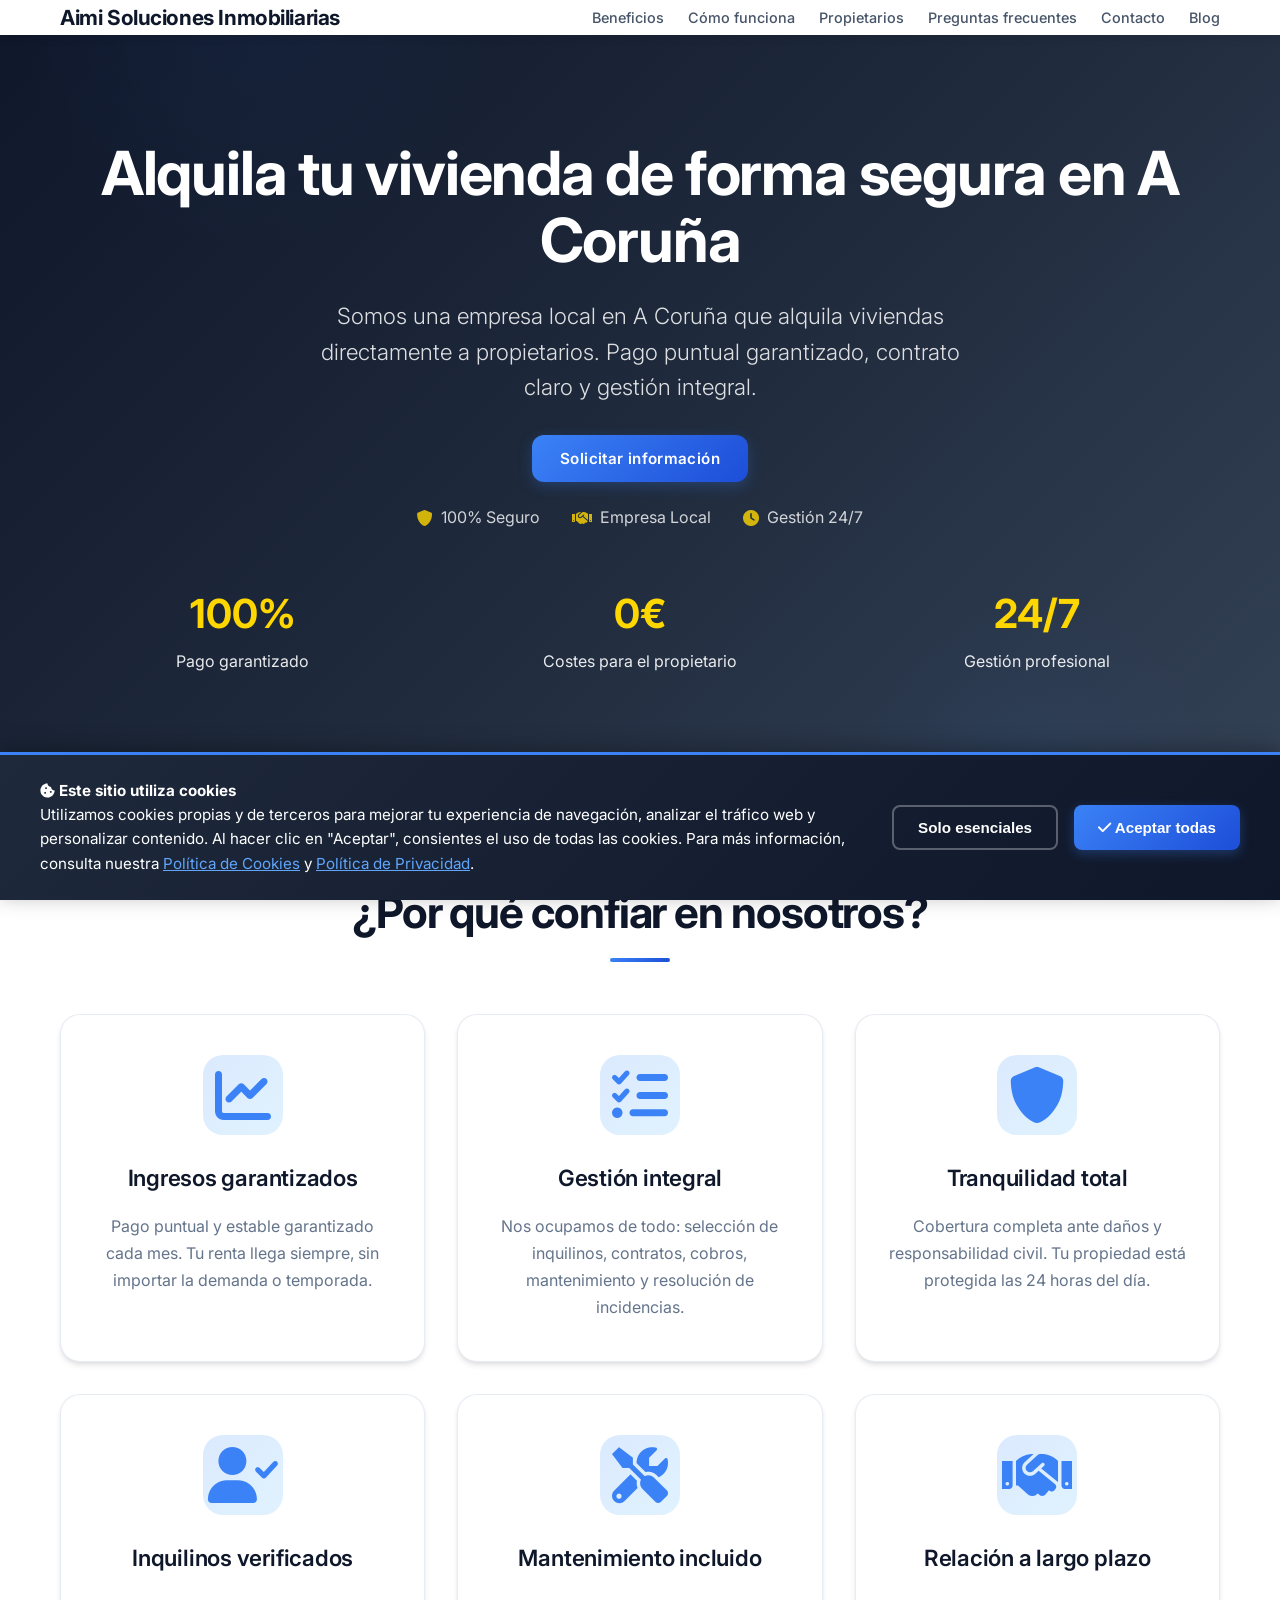
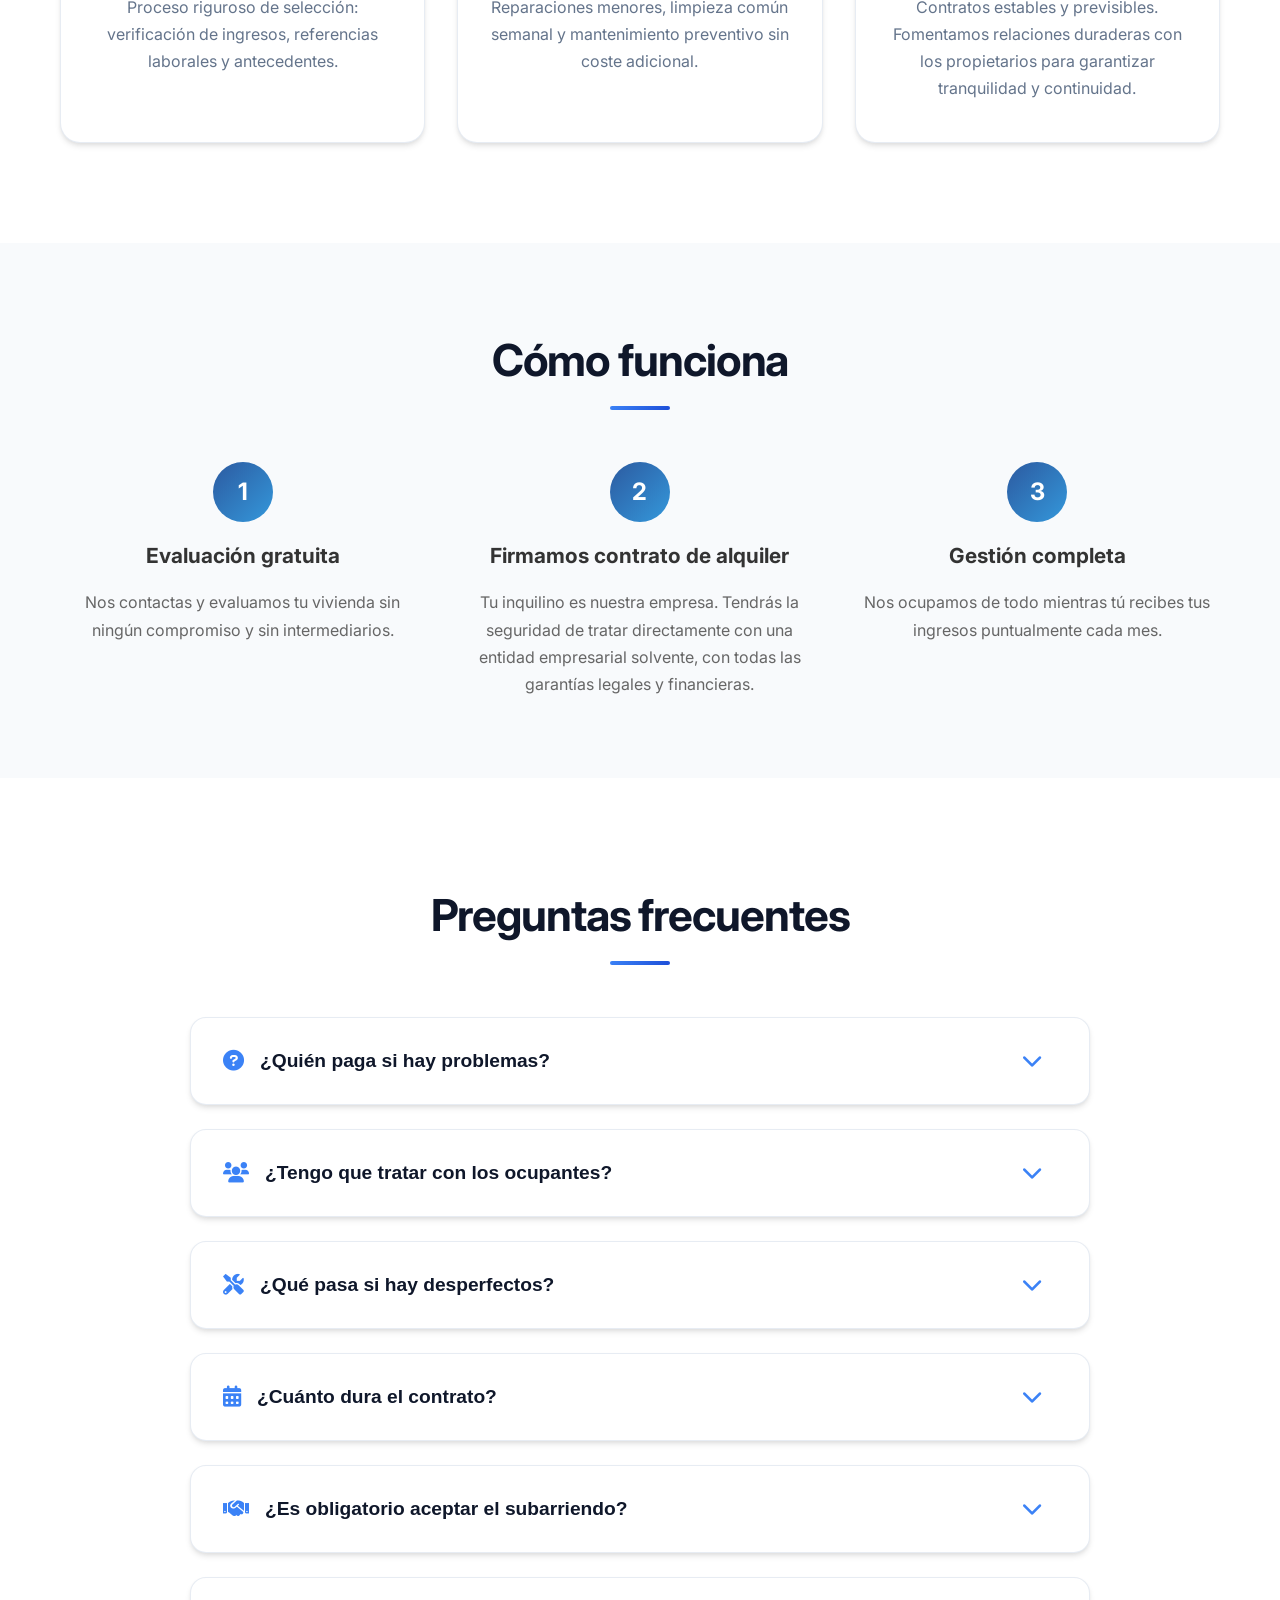
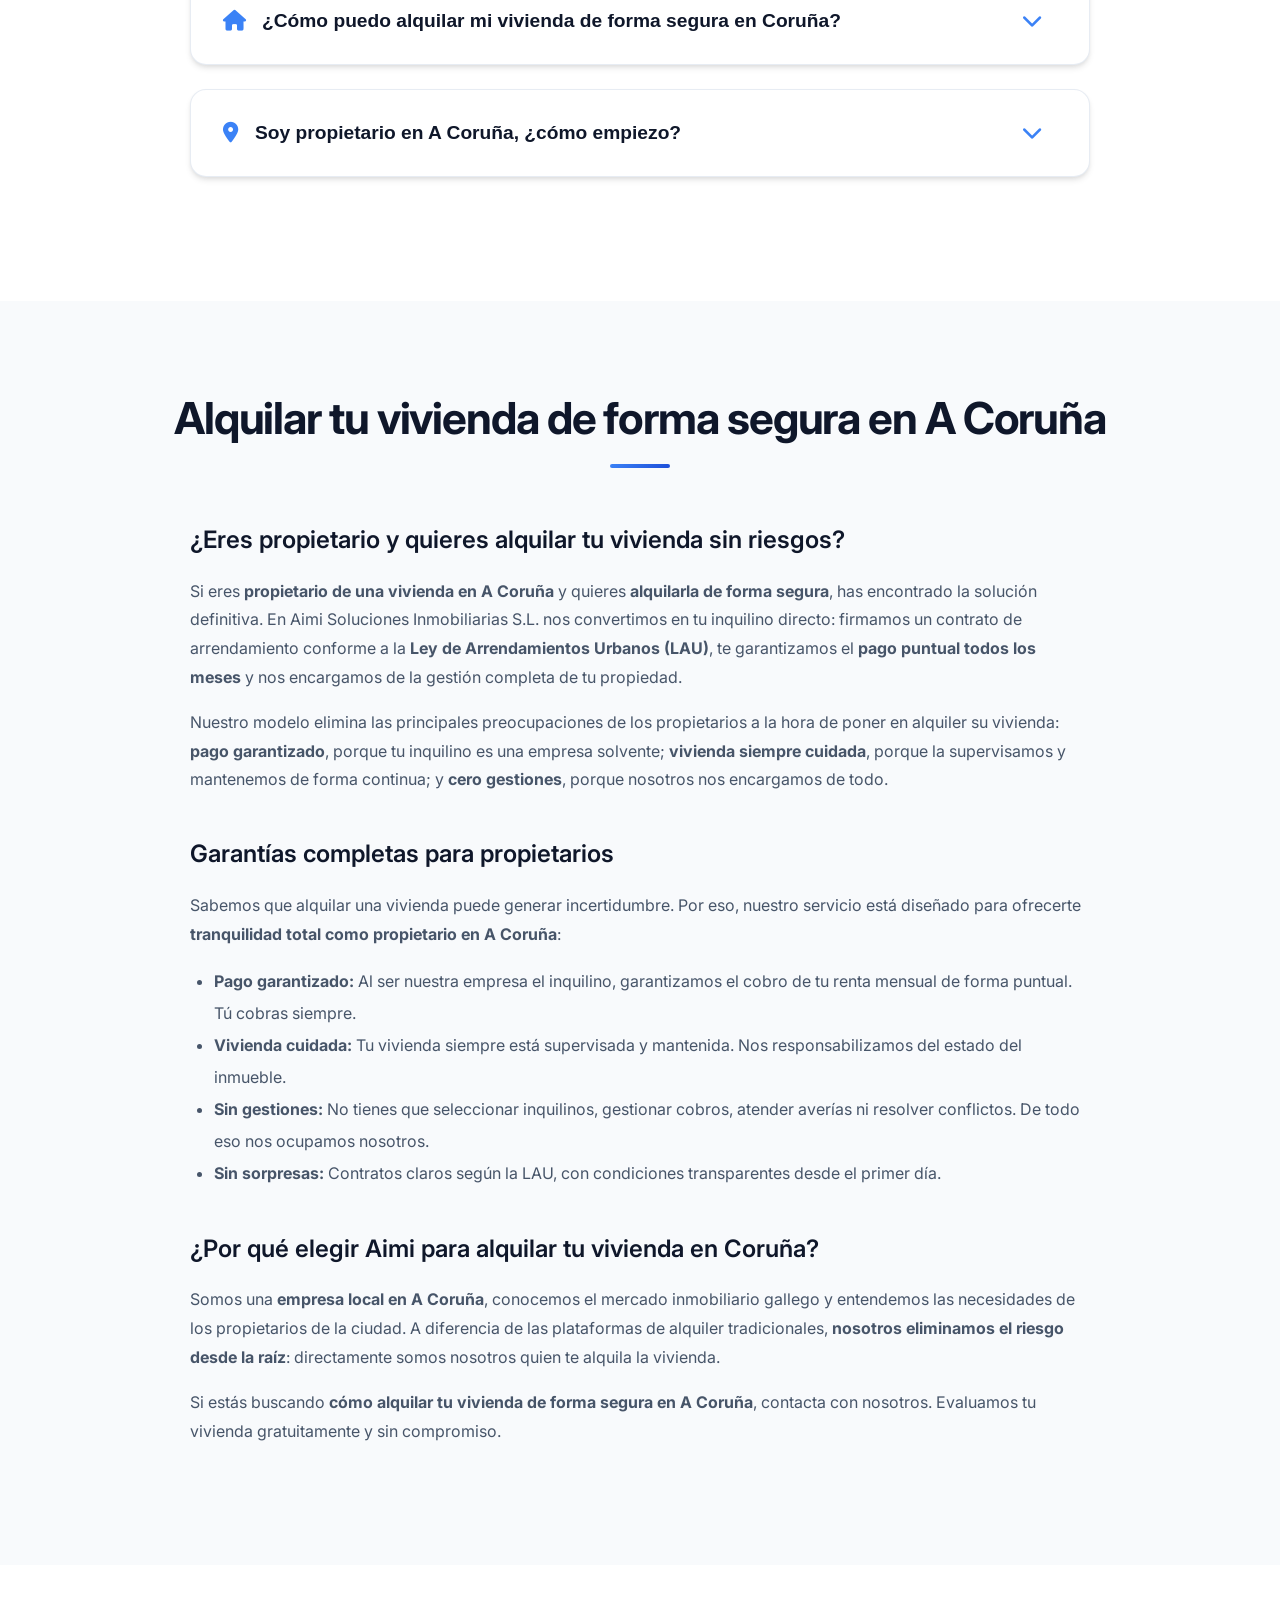
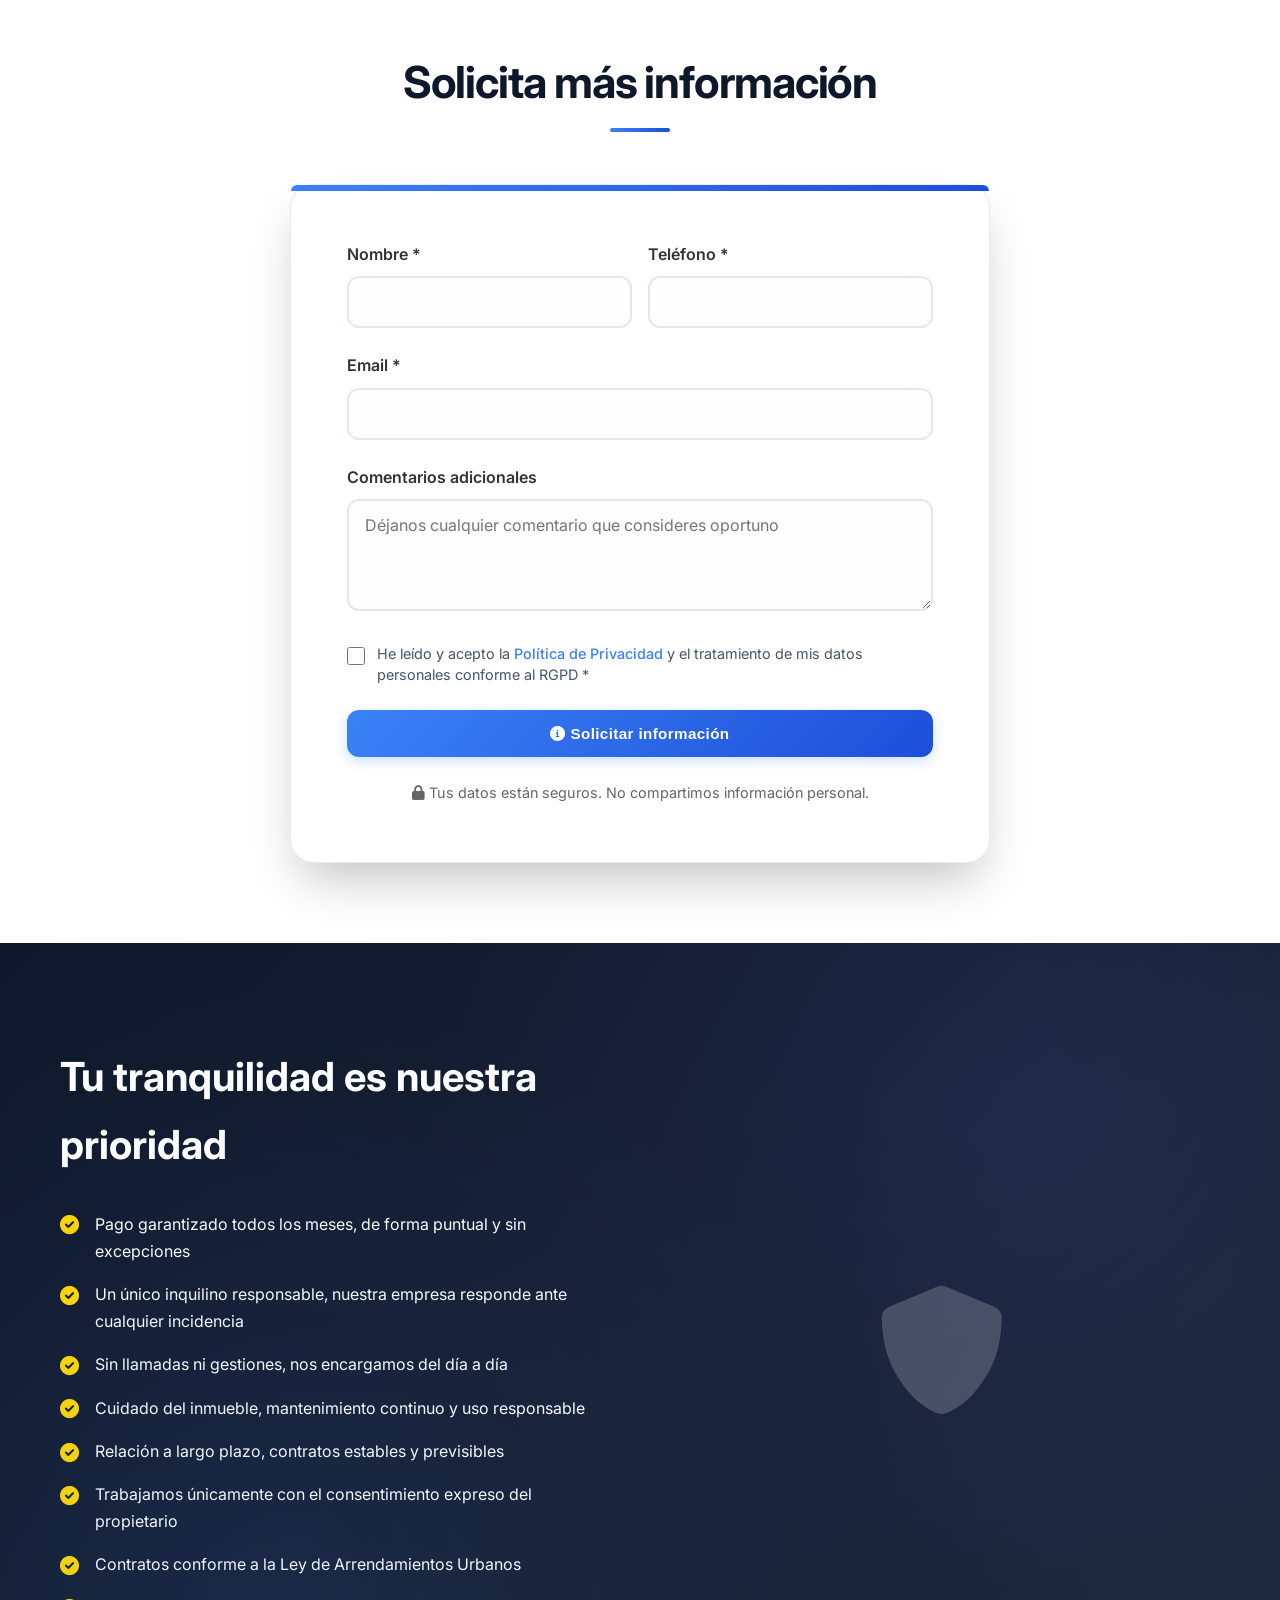
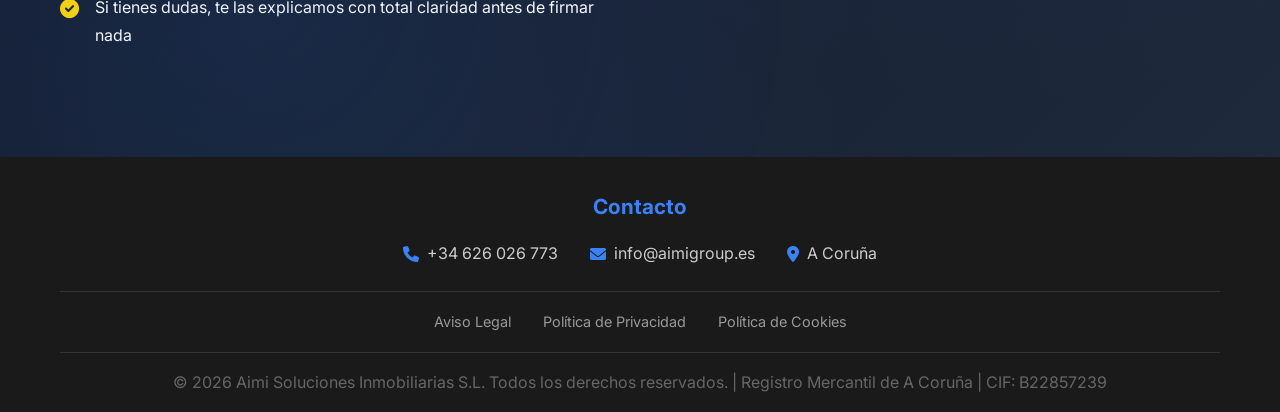
==== commit 9af4fdb2: "añade enlace al blog y mejoras de estilo" ====
--- a/index.html
+++ b/index.html
@@ -255,6 +255,7 @@
                 <li><a href="#propietarios-coruna">Propietarios</a></li>
                 <li><a href="#faq">Preguntas frecuentes</a></li>
                 <li><a href="#contacto">Contacto</a></li>
+                <li><a href="https://aimigroup.es/blog" target="_blank">Blog</a></li>
             </ul>
         </nav>
     </header>
@@ -603,7 +604,7 @@
                 <div class="footer-section">
                     <h3>Contacto</h3>
                     <ul>
-                        <li><i class="fas fa-phone"></i> <a href="tel:+34626026773" style="color: #ccc; text-decoration: none;">+34 626 026 773</a></li>
+                        <li><i class="fas fa-phone"></i> <a href="tel:+34626026773" style="color: #ccc; text-decoration: none;" onclick="trackGA4Event('click_phone', {method: 'footer'})">+34 626 026 773</a></li>
                         <li><i class="fas fa-envelope"></i> info@aimigroup.es</li>
                         <li><i class="fas fa-map-marker-alt"></i> A Coruña</li>
                     </ul>
@@ -658,19 +659,24 @@
        target="_blank" 
        rel="noopener noreferrer"
        aria-label="Contactar por WhatsApp"
-       onclick="trackEvent('WhatsApp', 'click', 'Botón flotante')">
+       onclick="trackGA4Event('click_whatsapp', {method: 'whatsapp_float'})">
         <i class="fab fa-whatsapp"></i>
     </a>
 
     <script>
-        // Google Analytics helper
+        // Google Analytics 4 - Event tracking
+        function trackGA4Event(eventName, params) {
+            if (typeof gtag !== 'undefined') {
+                gtag('event', eventName, params || {});
+            }
+        }
+
+        // Legacy wrapper
         function trackEvent(category, action, label) {
-            if (typeof gtag !== 'undefined') {
-                gtag('event', action, {
-                    'event_category': category,
-                    'event_label': label
-                });
-            }
+            trackGA4Event(action, {
+                'event_category': category,
+                'event_label': label
+            });
         }
 
         // Cookie Banner Management
@@ -769,7 +775,10 @@
             }
 
             // Track inicio de envío
-            trackEvent('Form', 'submit_start', 'Formulario contacto');
+            trackGA4Event('generate_lead', {
+                event_category: 'contact_form',
+                method: 'formulario_web'
+            });
 
             // Enviar el formulario mediante AJAX
             const formData = new FormData(this);
@@ -787,14 +796,12 @@
                 });
                 
                 // Formsubmit siempre redirige, así que si llegamos aquí consideramos éxito
-                trackEvent('Form', 'submit_success', 'Formulario enviado correctamente');
                 showSuccessModal();
                 this.reset();
                 button.disabled = false;
                 button.innerHTML = originalButtonText;
             } catch (error) {
                 // Aunque haya un "error" por la redirección, el correo se envía correctamente
-                trackEvent('Form', 'submit_success', 'Formulario enviado correctamente');
                 showSuccessModal();
                 this.reset();
                 button.disabled = false;
--- a/styles.css
+++ b/styles.css
@@ -37,10 +37,11 @@
 }
 
 .logo {
-    font-size: 1.8rem;
+    font-size: 1.3rem;
     font-weight: 700;
     color: #0f172a;
     letter-spacing: -0.02em;
+    white-space: nowrap;
 }
 
 .logo i {
@@ -51,13 +52,15 @@
 .nav-links {
     display: flex;
     list-style: none;
-    gap: 2rem;
-    margin-left: 3rem;
+    gap: 1.5rem;
+    margin-left: 2rem;
 }
 
 .nav-links a {
     text-decoration: none;
     color: #475569;
+    font-size: 0.9rem;
+    white-space: nowrap;
     font-weight: 500;
     transition: all 0.3s ease;
     position: relative;
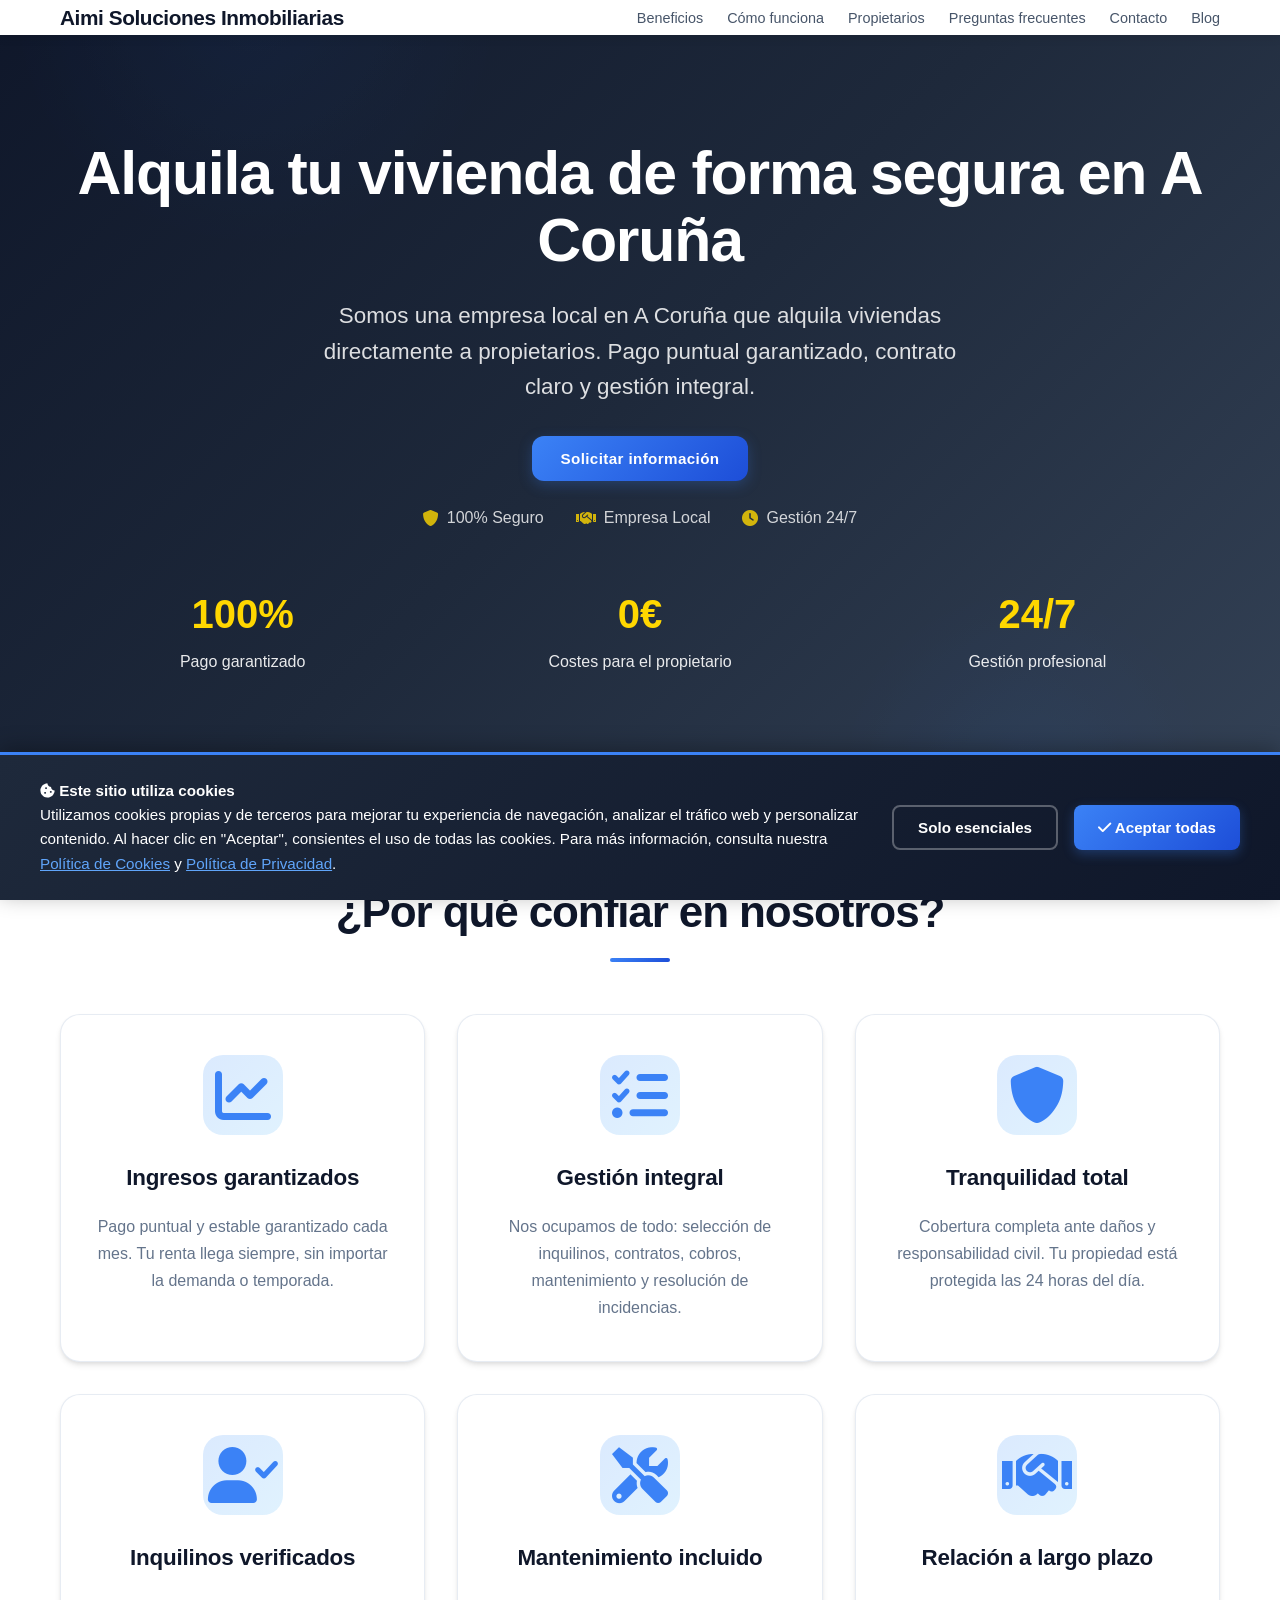
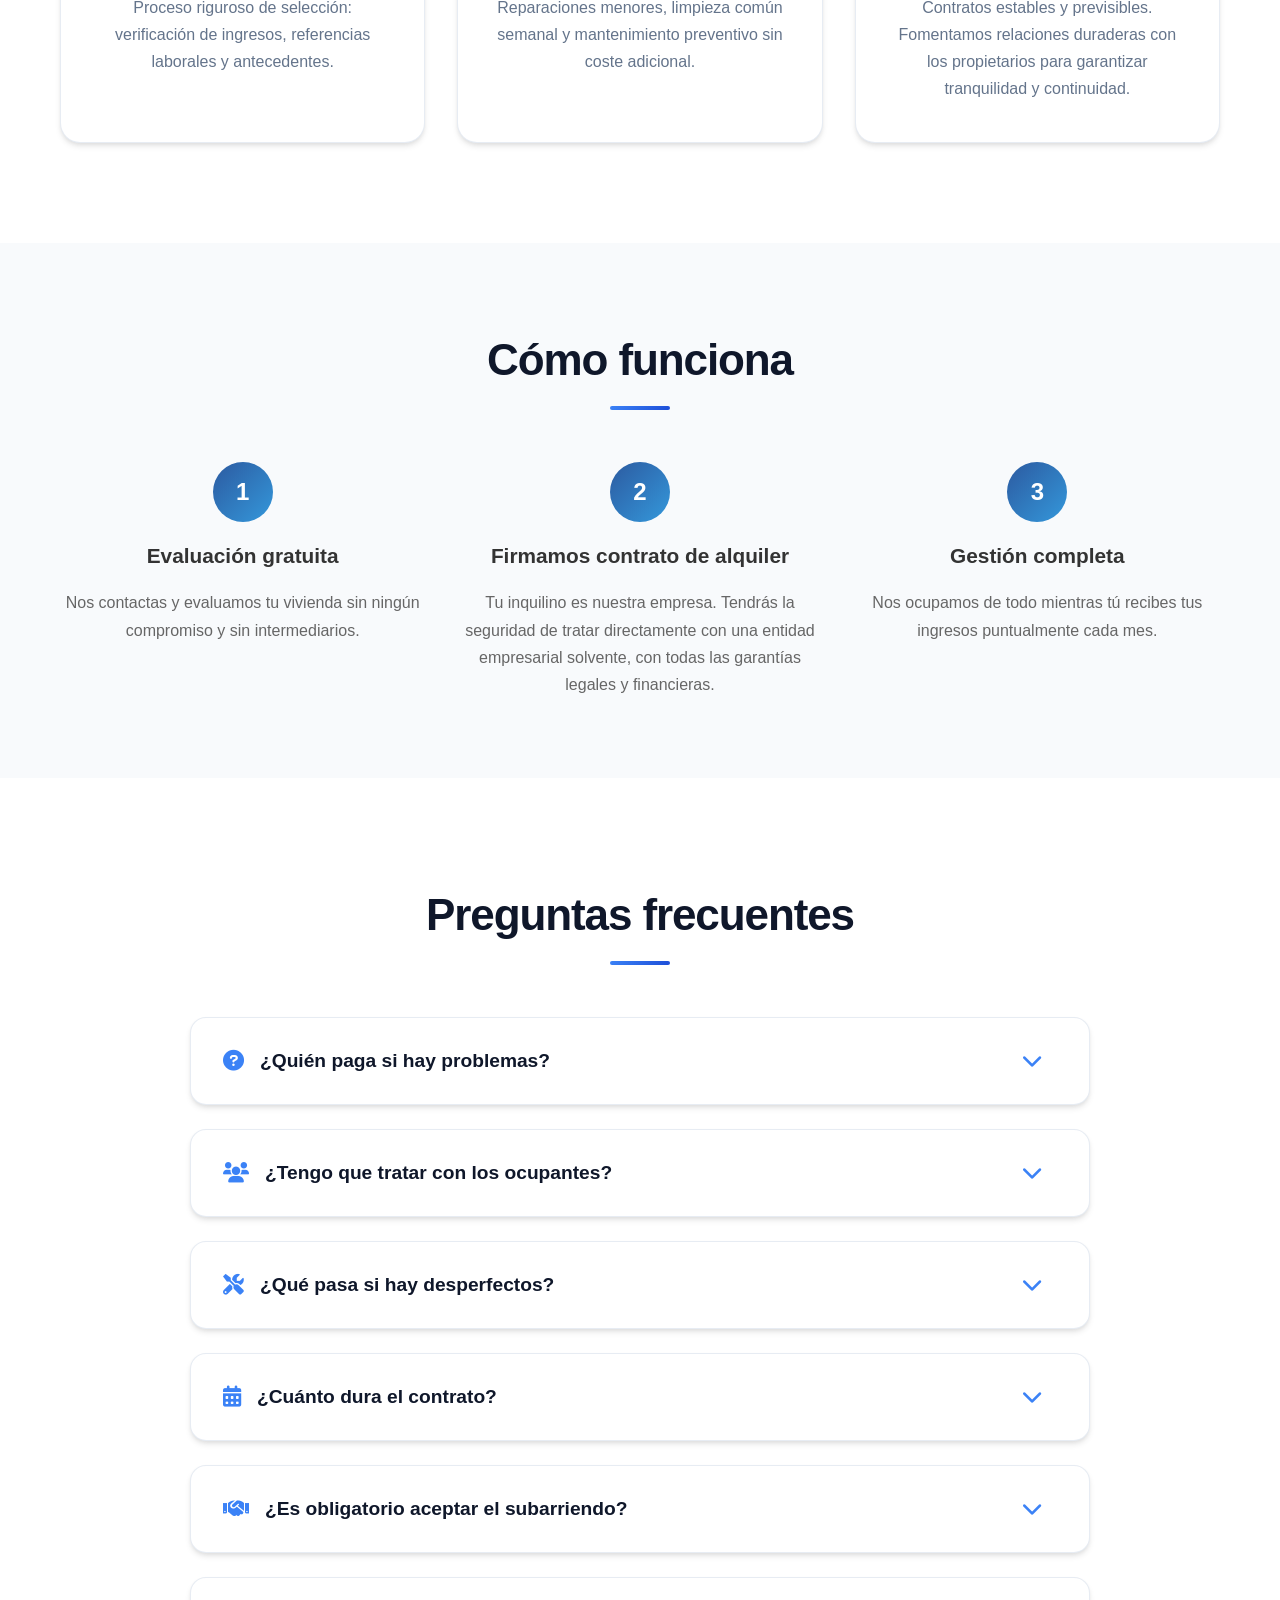
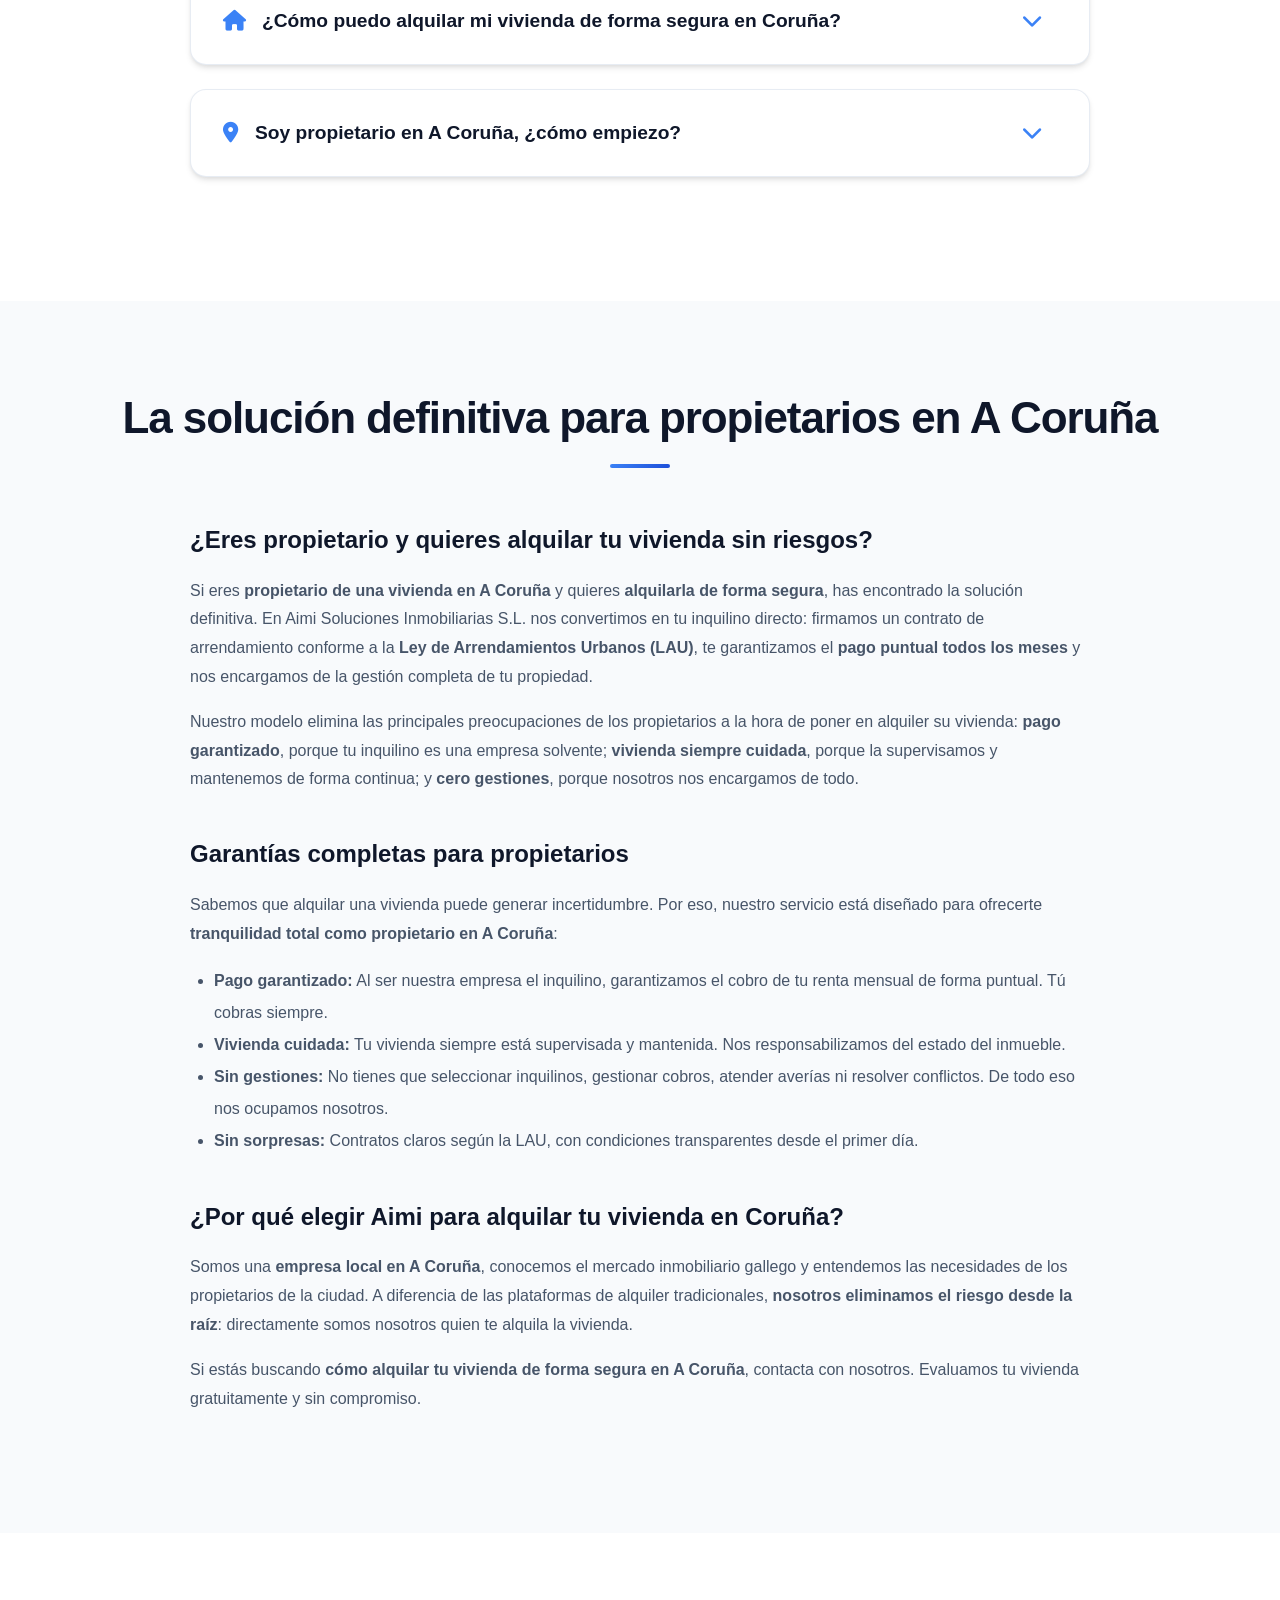
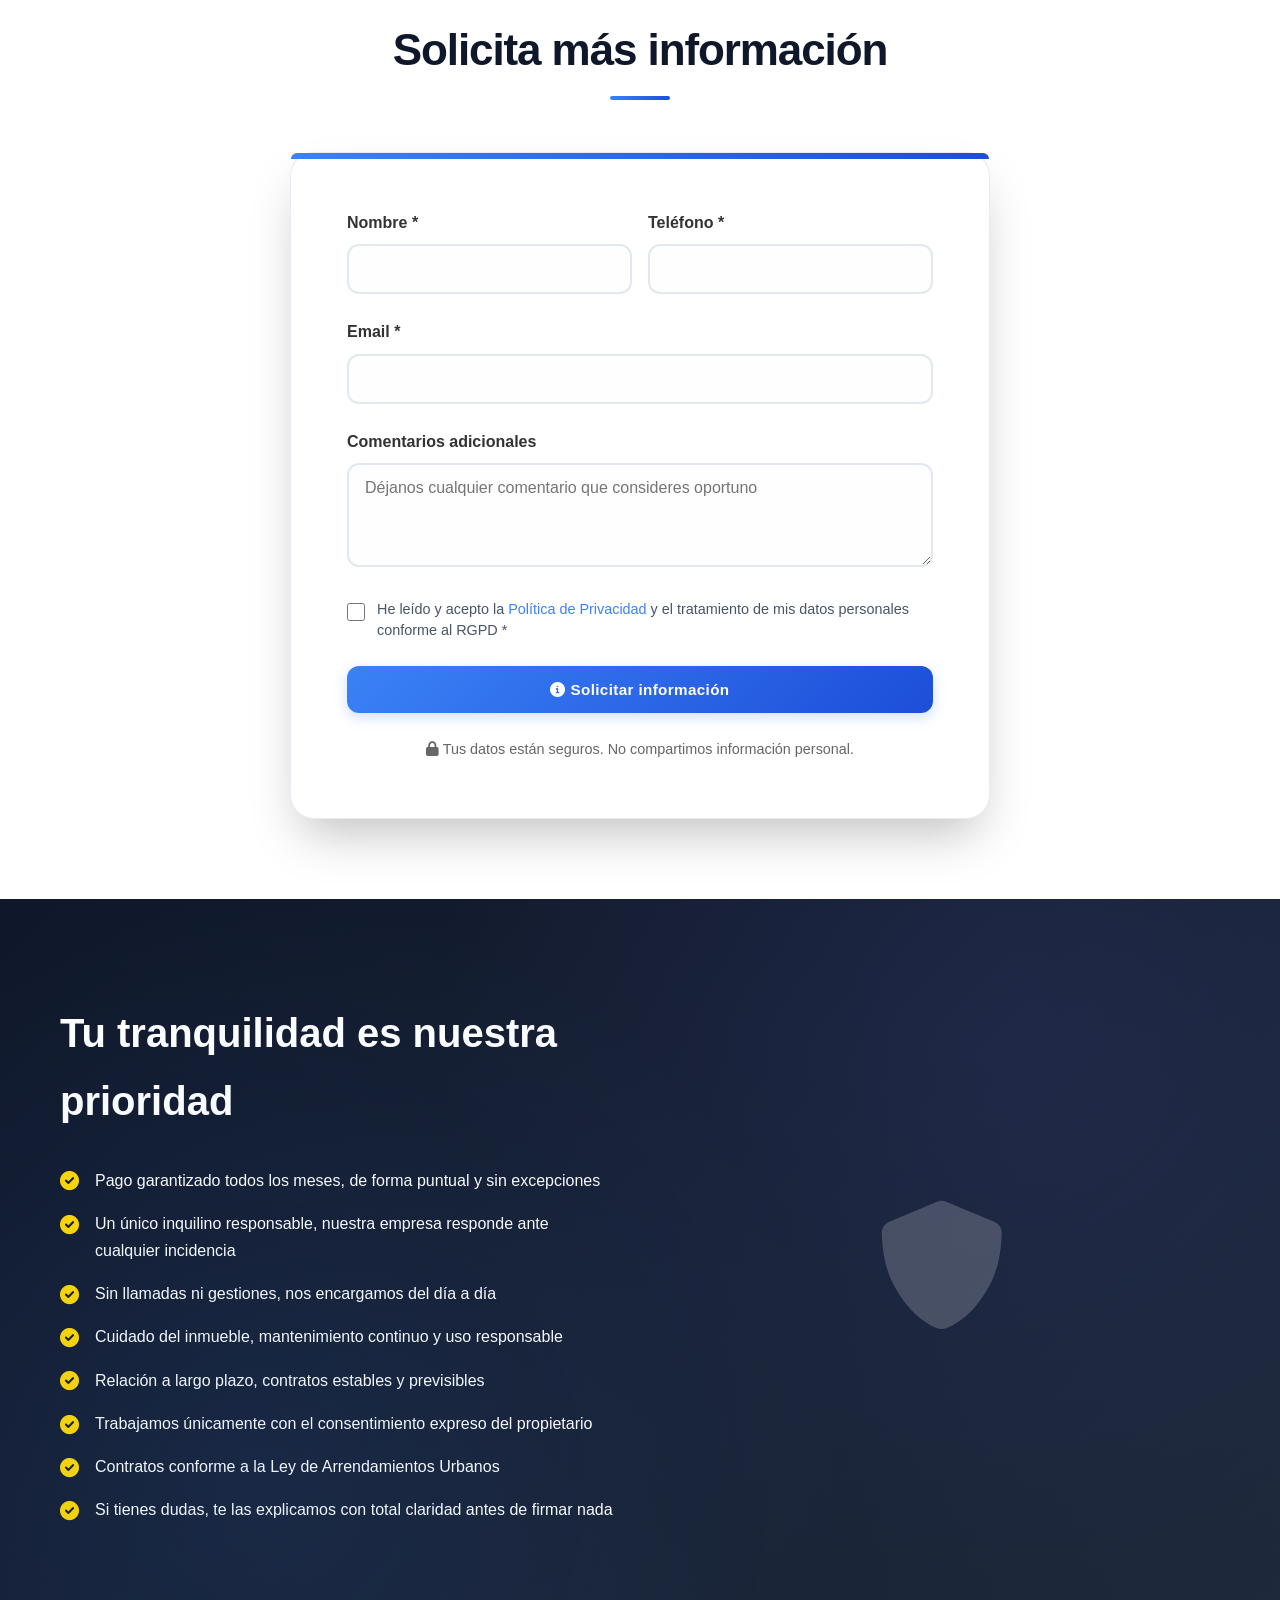
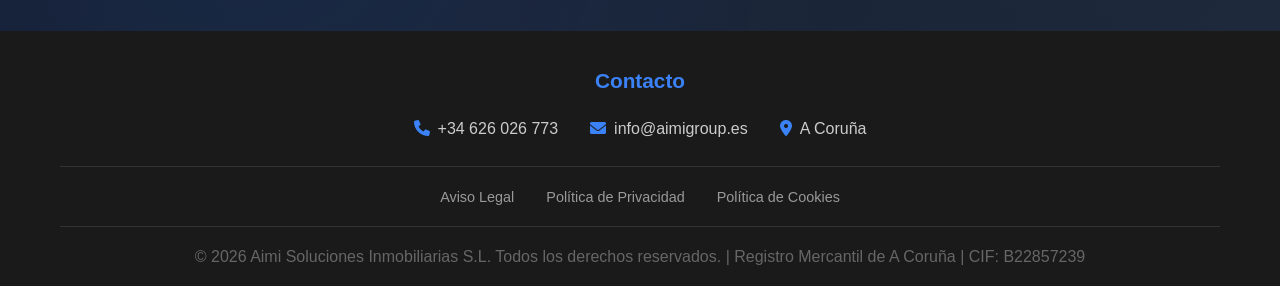
==== commit 4f319a41: "Modifica el texto del H2 para diferenciarlo del H1. Elimina del css el import de la fuentes de googl" ====
--- a/index.html
+++ b/index.html
@@ -3,10 +3,10 @@
 <head>
     <meta charset="UTF-8">
     <meta name="viewport" content="width=device-width, initial-scale=1.0">
-    <title>Alquilar tu vivienda de forma segura en A Coruña | Pago garantizado | Aimi Soluciones Inmobiliarias</title>
+    <title>Alquila tu vivienda de forma segura en A Coruña | Pago garantizado</title>
     
     <!-- SEO Meta Tags -->
-    <meta name="description" content="¿Propietario en A Coruña? Alquila tu vivienda de forma segura con pago garantizado todos los meses. Empresa inquilina con gestión integral, contratos según LAU y protección total de tu propiedad.">
+    <meta name="description" content="¿Propietario en A Coruña? Alquila tu vivienda con pago garantizado todos los meses. Empresa inquilina, gestión integral y protección total de tu propiedad.">
     <meta name="keywords" content="alquilar vivienda Coruña forma segura, alquiler seguro Coruña, propietario alquilar vivienda segura Coruña, empresa inquilina, pago garantizado alquiler, gestión integral inmuebles, protección propietarios Coruña, alquiler garantizado A Coruña, arrendamiento empresarial seguro, alquilar piso seguro Galicia, renta segura Coruña, alquiler sin preocupaciones">
     <meta name="author" content="Aimi Soluciones Inmobiliarias S.L.">
     <meta name="robots" content="index, follow, max-snippet:-1, max-image-preview:large, max-video-preview:-1">
@@ -53,15 +53,23 @@
     <link rel="manifest" href="/propietarios/site.webmanifest">
     <meta name="theme-color" content="#3b82f6">
     
-    <!-- Google Analytics 4 -->
-    <!-- Google tag (gtag.js) -->
-    <script async src="https://www.googletagmanager.com/gtag/js?id=G-33F6MXYP00"></script>
+    <!-- Google Analytics 4 - Carga condicional tras consentimiento de cookies -->
     <script>
     window.dataLayer = window.dataLayer || [];
     function gtag(){dataLayer.push(arguments);}
-    gtag('js', new Date());
-
-    gtag('config', 'G-33F6MXYP00');
+    function loadGoogleAnalytics() {
+        if (document.querySelector('script[src*="googletagmanager.com/gtag"]')) return;
+        var s = document.createElement('script');
+        s.async = true;
+        s.src = 'https://www.googletagmanager.com/gtag/js?id=G-33F6MXYP00';
+        document.head.appendChild(s);
+        gtag('js', new Date());
+        gtag('config', 'G-33F6MXYP00');
+    }
+    // Solo cargar GA si el usuario ya aceptó cookies previamente
+    if (localStorage.getItem('cookieConsent') === 'accepted') {
+        loadGoogleAnalytics();
+    }
     </script>
     
     <!-- JSON-LD Structured Data -->
@@ -465,7 +473,7 @@
     <!-- SEO Content Section: Propietarios en A Coruña -->
     <section class="seo-content" id="propietarios-coruna" style="padding: 80px 0; background: #f8fafc;">
         <div class="container">
-            <h2 class="section-title">Alquilar tu vivienda de forma segura en A Coruña</h2>
+            <h2 class="section-title">La solución definitiva para propietarios en A Coruña</h2>
             <div style="max-width: 900px; margin: 0 auto;">
                 <article style="margin-bottom: 2.5rem;">
                     <h3 style="font-size: 1.5rem; color: #0f172a; margin-bottom: 1rem; font-weight: 600;">¿Eres propietario y quieres alquilar tu vivienda sin riesgos?</h3>
@@ -526,6 +534,8 @@
                 <input type="hidden" name="_subject" value="Nueva solicitud de información">
                 <input type="hidden" name="_captcha" value="false">
                 <input type="hidden" name="_template" value="table">
+                <!-- Honeypot anti-spam -->
+                <input type="text" name="_honey" style="display:none" tabindex="-1" autocomplete="off">
                 <div class="form-group">
                     <label for="mensaje">Comentarios adicionales</label>
                     <textarea id="mensaje" name="mensaje" rows="4" placeholder="Déjanos cualquier comentario que consideres oportuno"></textarea>
@@ -692,13 +702,8 @@
             localStorage.setItem('cookieConsentDate', new Date().toISOString());
             document.getElementById('cookieBanner').classList.remove('show');
             
-            // Activar Google Analytics si está configurado
-            if (typeof gtag !== 'undefined') {
-                trackEvent('Cookies', 'accept', 'Usuario aceptó cookies');
-            }
-            
-            // Aquí puedes activar otras cookies/scripts de terceros
-            console.log('Cookies aceptadas: Analytics y funcionalidades habilitadas');
+            // Cargar Google Analytics tras consentimiento
+            loadGoogleAnalytics();
         }
 
         function rejectCookies() {
@@ -706,13 +711,7 @@
             localStorage.setItem('cookieConsentDate', new Date().toISOString());
             document.getElementById('cookieBanner').classList.remove('show');
             
-            // Desactivar Google Analytics
-            if (typeof gtag !== 'undefined') {
-                window['ga-disable-G-33F6MXYP00'] = true;
-                trackEvent('Cookies', 'reject', 'Usuario rechazó cookies');
-            }
-            
-            console.log('Solo cookies esenciales activadas');
+            // GA no se carga si el usuario rechaza, no hay nada que desactivar
         }
 
         // Mostrar banner al cargar la página (con delay para mejor UX)
--- a/styles.css
+++ b/styles.css
@@ -1,4 +1,4 @@
-@import url('https://fonts.googleapis.com/css2?family=Inter:wght@300;400;500;600;700&display=swap');
+/* Google Fonts loaded via <link> in HTML — no @import needed */
 
 * {
     margin: 0;
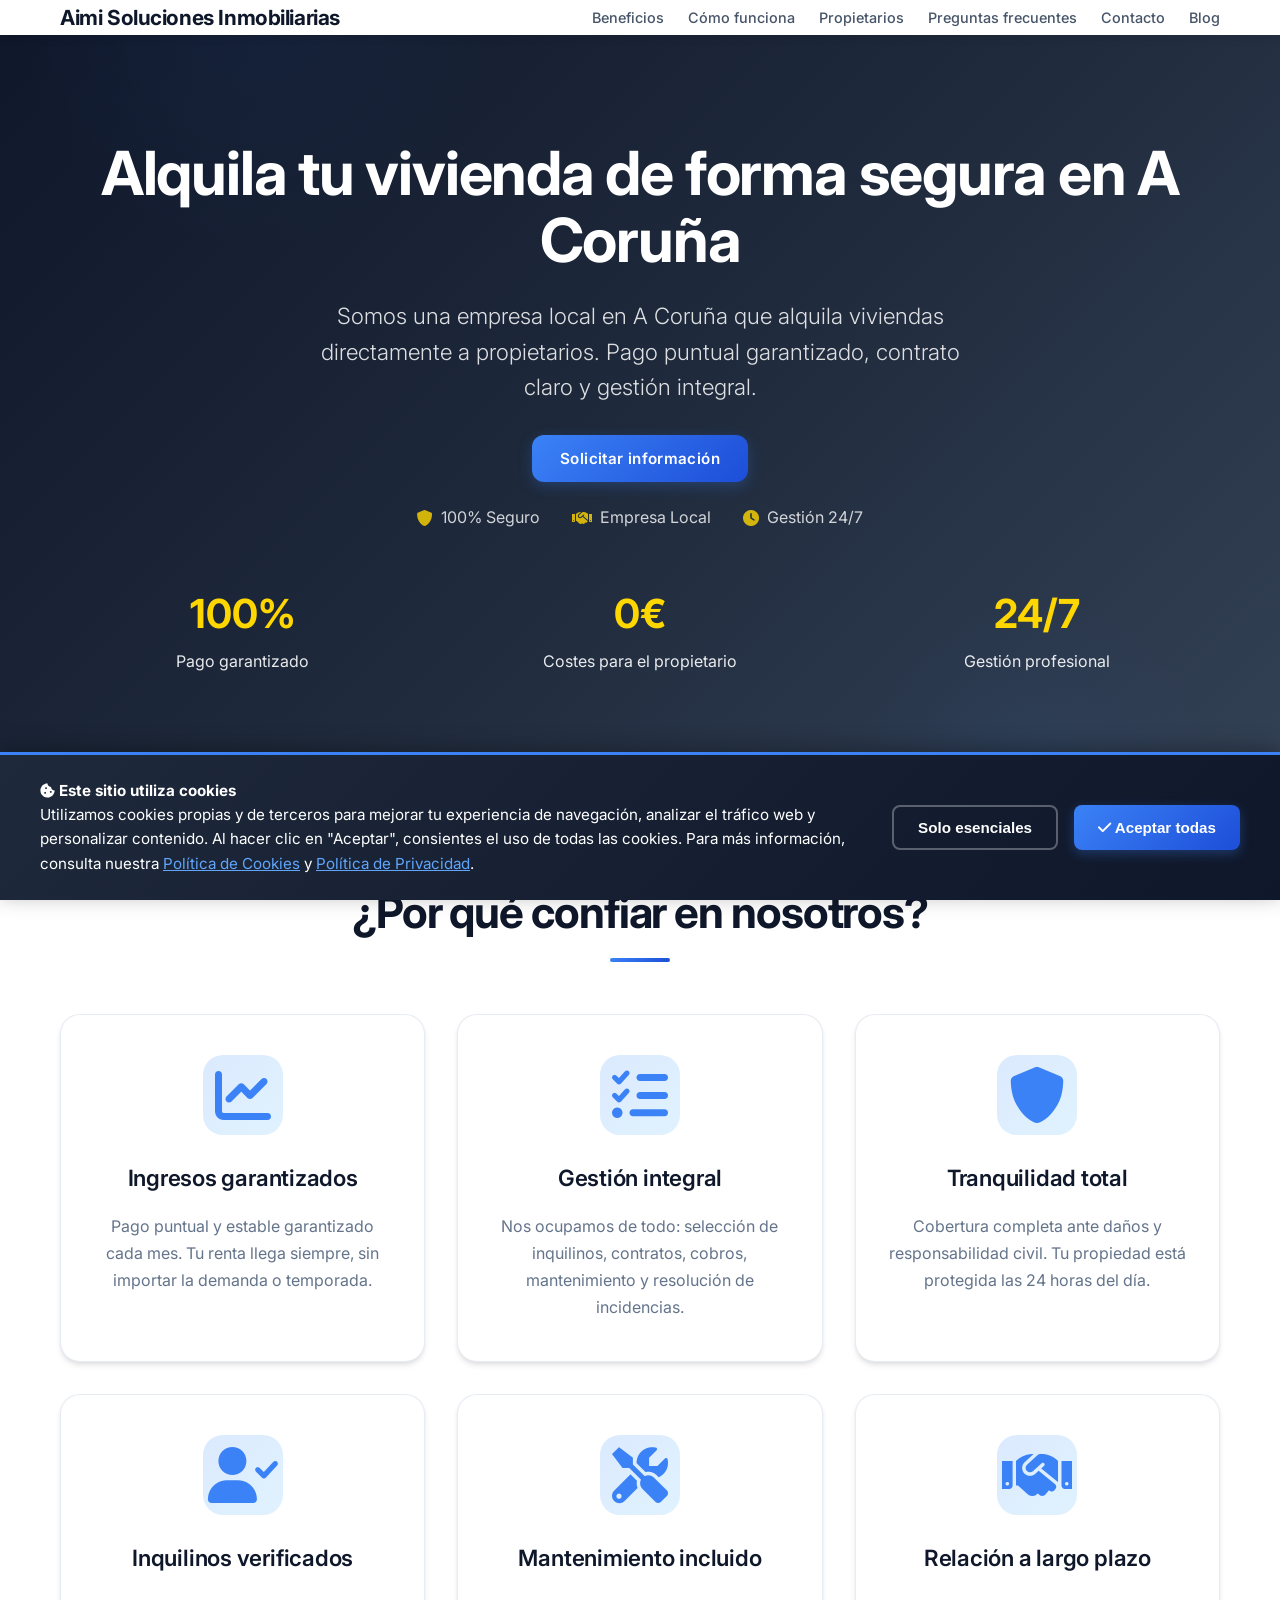
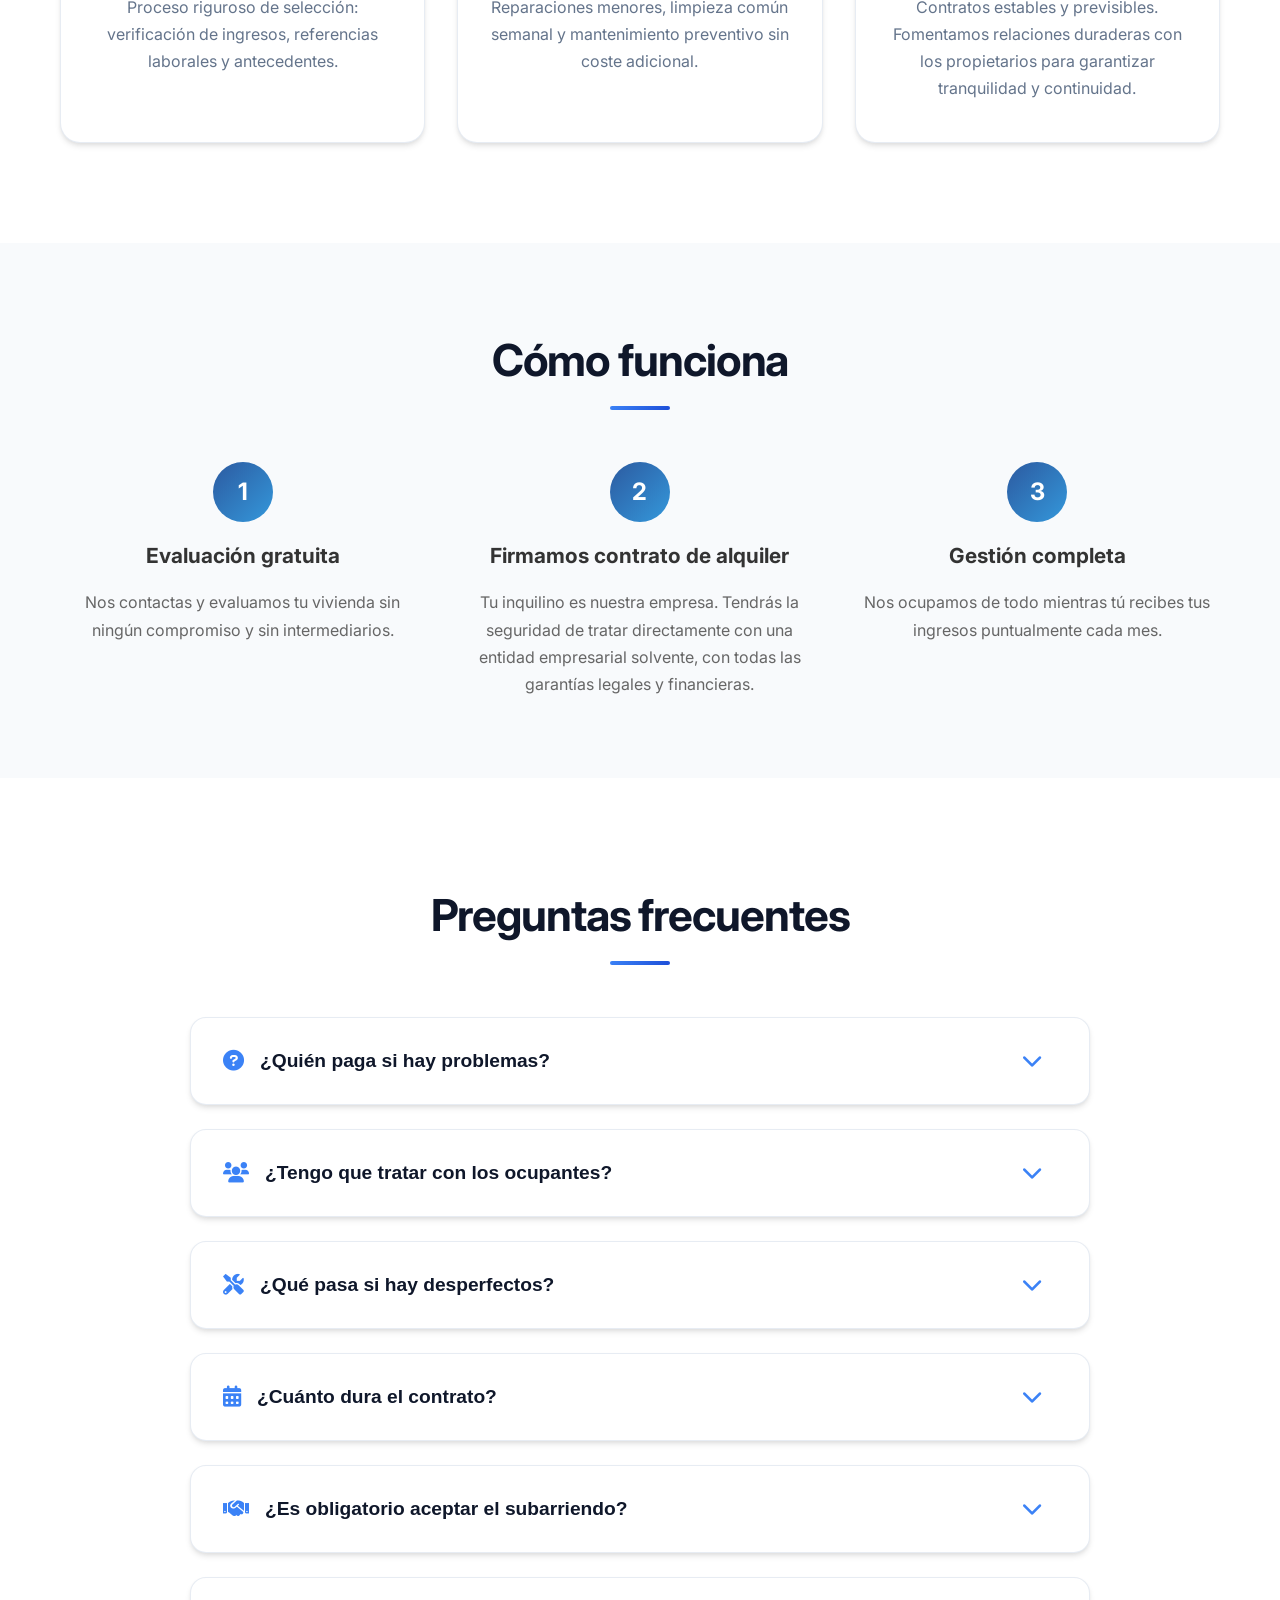
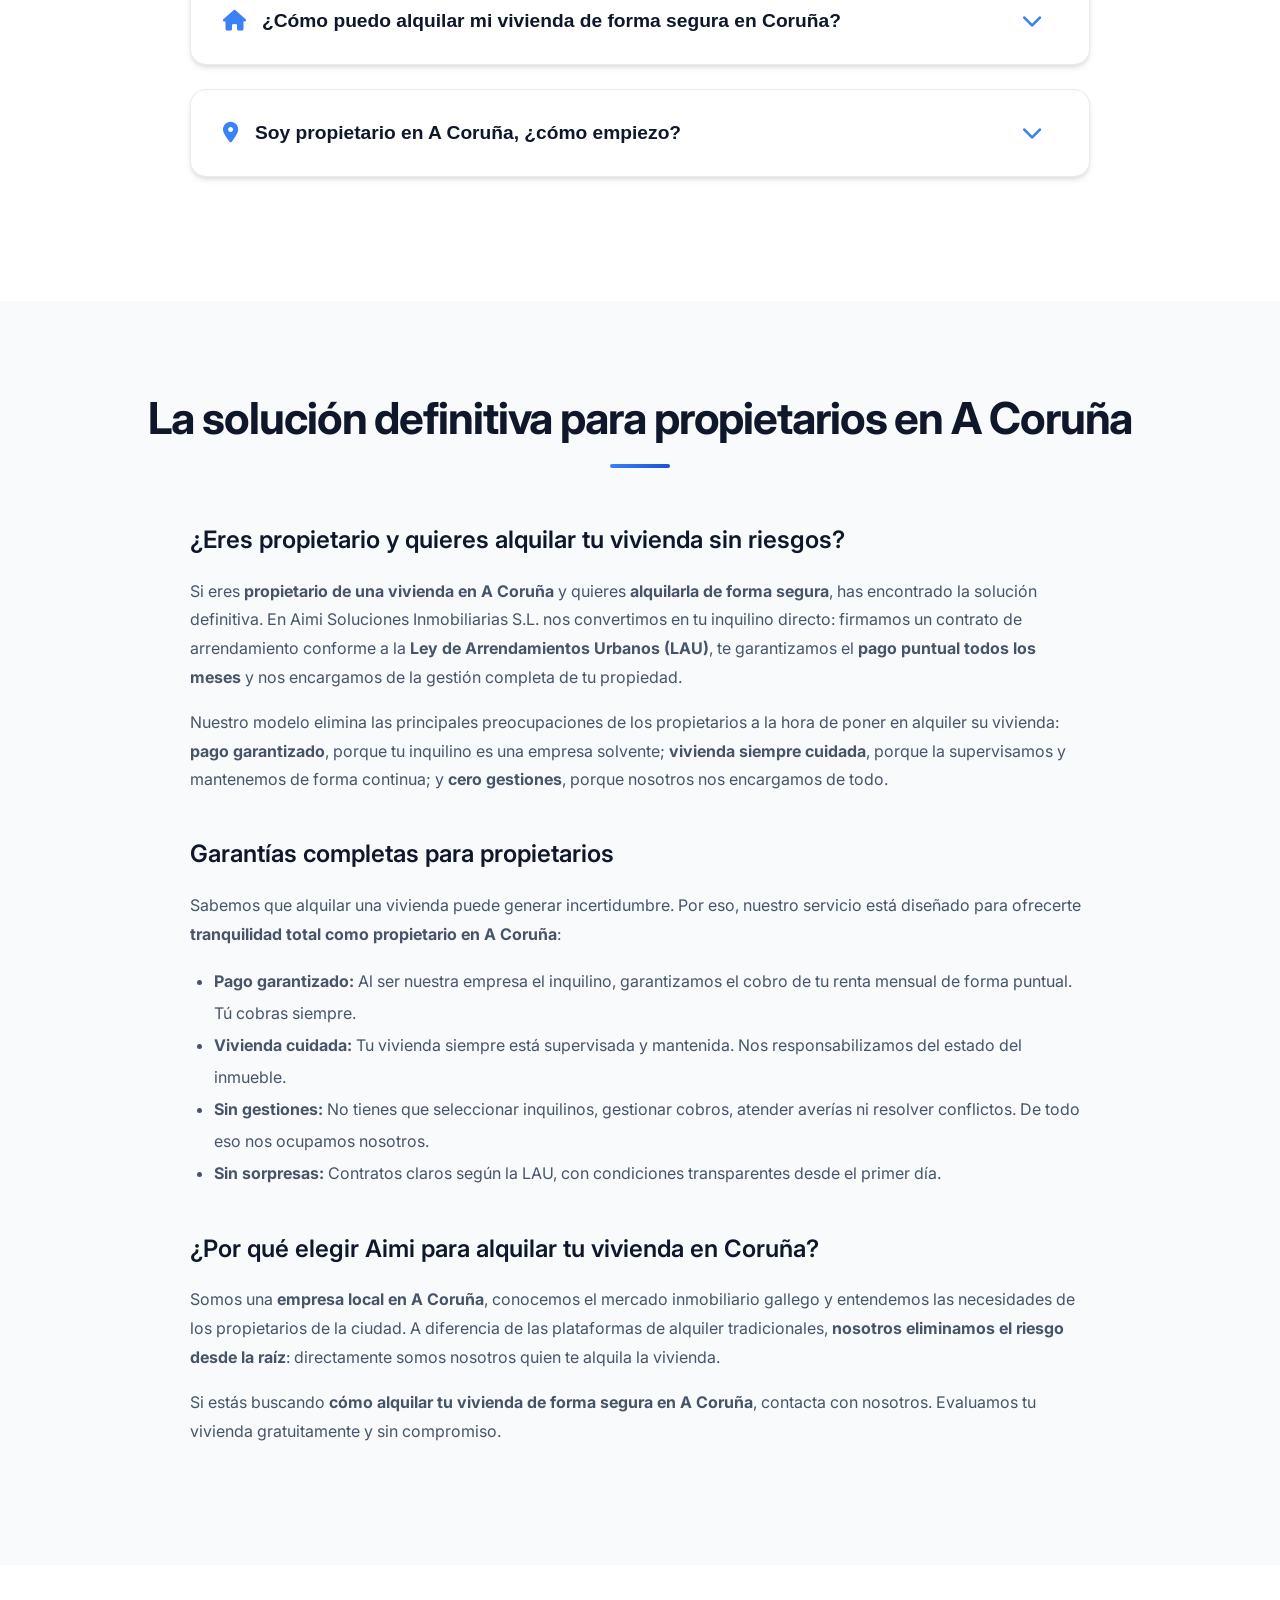
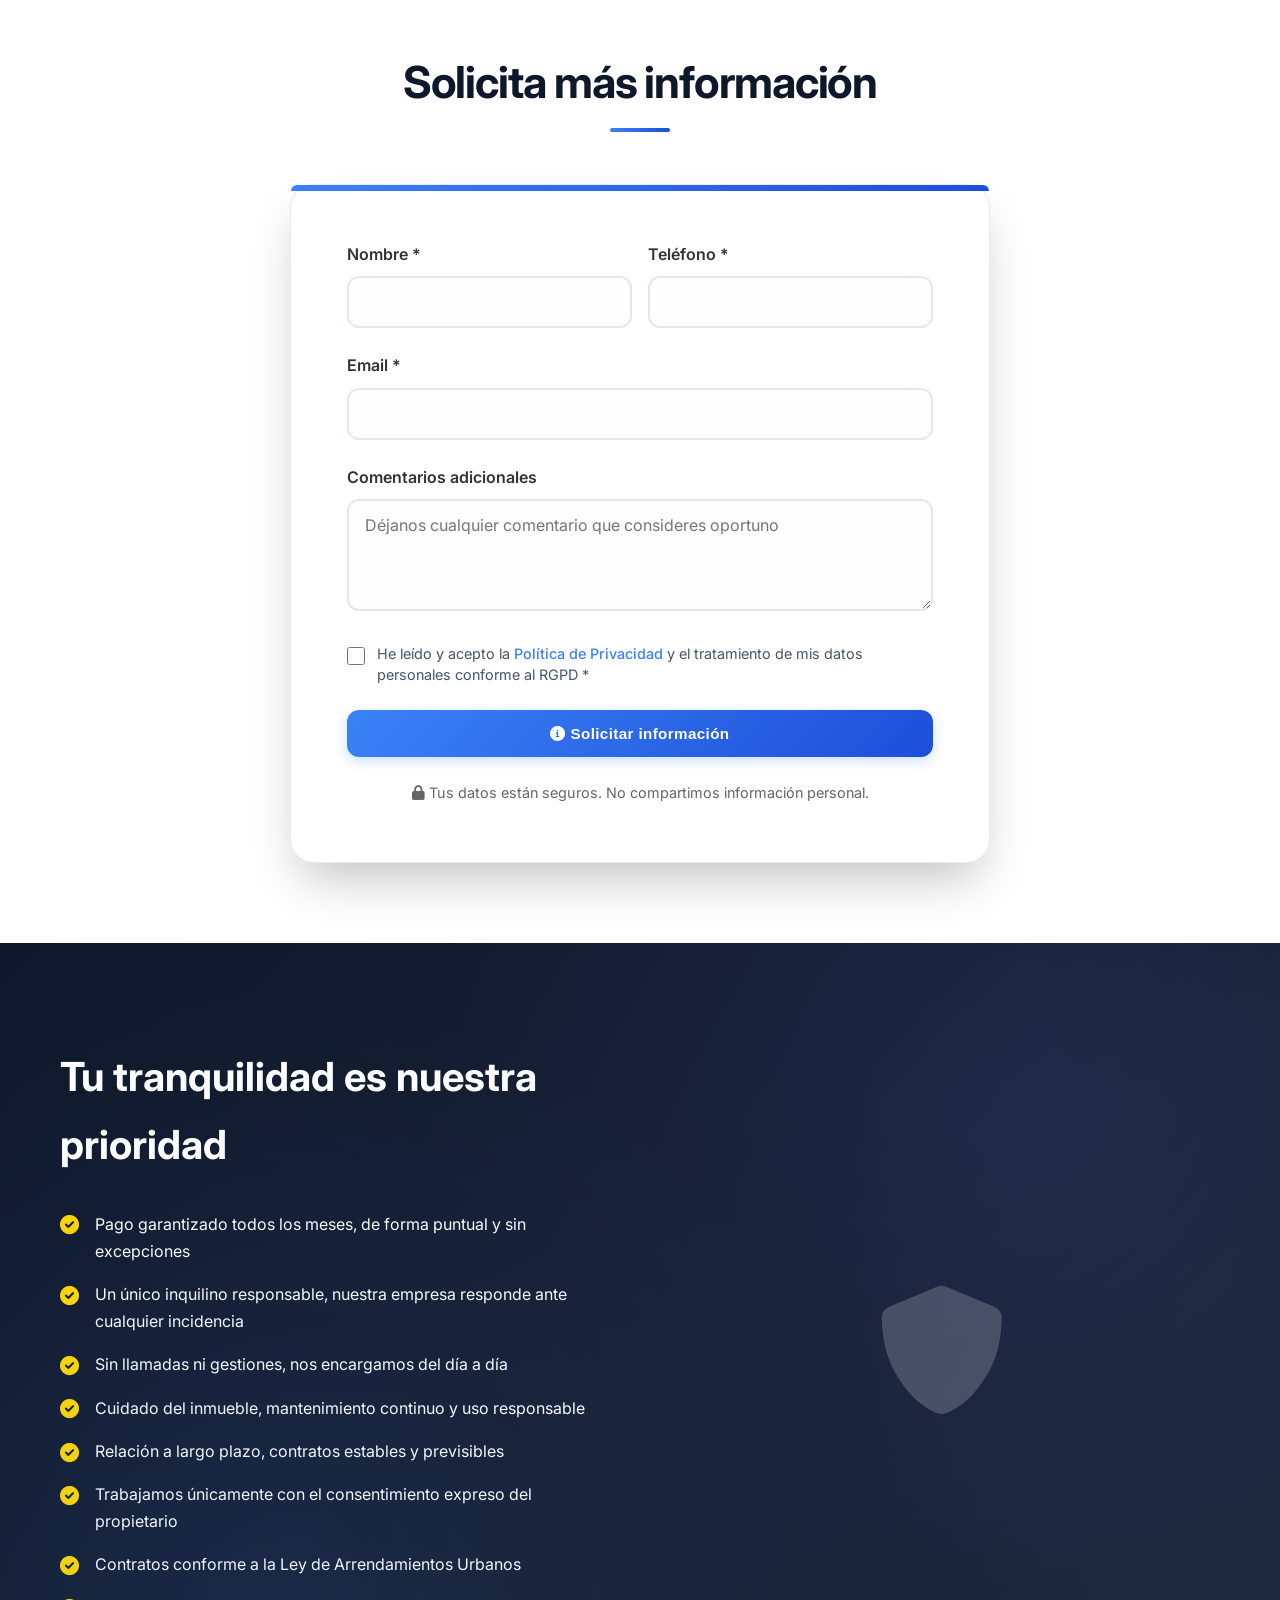
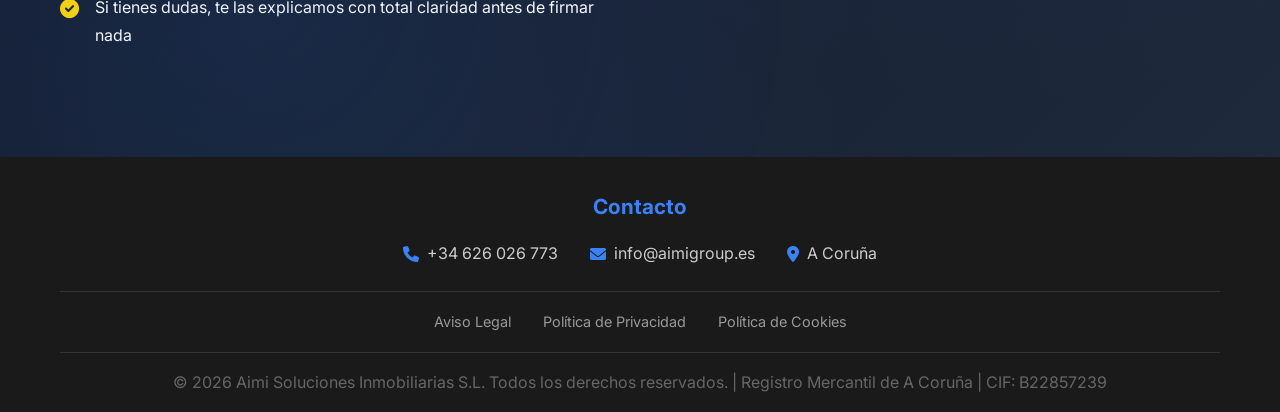
==== commit b960bc56: "elimina un warning de la consola" ====
--- a/index.html
+++ b/index.html
@@ -99,9 +99,7 @@
                     "areaServed": "ES",
                     "availableLanguage": ["Spanish"]
                 },
-                "sameAs": [
-                    "https://aimigroup.es/propietarios/"
-                ],
+                "sameAs": [],
                 "priceRange": "€€"
             },
             {
@@ -241,7 +239,7 @@
     </script>
     
     <link href="https://cdnjs.cloudflare.com/ajax/libs/font-awesome/6.0.0/css/all.min.css" rel="stylesheet">
-    <link rel="preload" href="https://fonts.googleapis.com/css2?family=Inter:wght@300;400;500;600;700&display=swap" as="style">
+    <link rel="stylesheet" href="https://fonts.googleapis.com/css2?family=Inter:wght@300;400;500;600;700&display=swap">
     <link rel="stylesheet" href="styles.css">
     <!-- Inline CSS extracted to styles.css -->
 </head>
@@ -471,26 +469,26 @@
     </section>
 
     <!-- SEO Content Section: Propietarios en A Coruña -->
-    <section class="seo-content" id="propietarios-coruna" style="padding: 80px 0; background: #f8fafc;">
+    <section class="seo-content" id="propietarios-coruna">
         <div class="container">
             <h2 class="section-title">La solución definitiva para propietarios en A Coruña</h2>
-            <div style="max-width: 900px; margin: 0 auto;">
-                <article style="margin-bottom: 2.5rem;">
-                    <h3 style="font-size: 1.5rem; color: #0f172a; margin-bottom: 1rem; font-weight: 600;">¿Eres propietario y quieres alquilar tu vivienda sin riesgos?</h3>
-                    <p style="color: #475569; line-height: 1.8; margin-bottom: 1rem;">
+            <div class="seo-content-inner">
+                <article class="seo-article">
+                    <h3 class="seo-article-title">¿Eres propietario y quieres alquilar tu vivienda sin riesgos?</h3>
+                    <p class="seo-article-text">
                         Si eres <strong>propietario de una vivienda en A Coruña</strong> y quieres <strong>alquilarla de forma segura</strong>, has encontrado la solución definitiva. En Aimi Soluciones Inmobiliarias S.L. nos convertimos en tu inquilino directo: firmamos un contrato de arrendamiento conforme a la <strong>Ley de Arrendamientos Urbanos (LAU)</strong>, te garantizamos el <strong>pago puntual todos los meses</strong> y nos encargamos de la gestión completa de tu propiedad.
                     </p>
-                    <p style="color: #475569; line-height: 1.8; margin-bottom: 1rem;">
+                    <p class="seo-article-text">
                         Nuestro modelo elimina las principales preocupaciones de los propietarios a la hora de poner en alquiler su vivienda: <strong>pago garantizado</strong>, porque tu inquilino es una empresa solvente; <strong>vivienda siempre cuidada</strong>, porque la supervisamos y mantenemos de forma continua; y <strong>cero gestiones</strong>, porque nosotros nos encargamos de todo.
                     </p>
                 </article>
 
-                <article style="margin-bottom: 2.5rem;">
-                    <h3 style="font-size: 1.5rem; color: #0f172a; margin-bottom: 1rem; font-weight: 600;">Garantías completas para propietarios</h3>
-                    <p style="color: #475569; line-height: 1.8; margin-bottom: 1rem;">
+                <article class="seo-article">
+                    <h3 class="seo-article-title">Garantías completas para propietarios</h3>
+                    <p class="seo-article-text">
                         Sabemos que alquilar una vivienda puede generar incertidumbre. Por eso, nuestro servicio está diseñado para ofrecerte <strong>tranquilidad total como propietario en A Coruña</strong>:
                     </p>
-                    <ul style="color: #475569; line-height: 2; padding-left: 1.5rem; margin-bottom: 1rem;">
+                    <ul class="seo-article-list">
                         <li><strong>Pago garantizado:</strong> Al ser nuestra empresa el inquilino, garantizamos el cobro de tu renta mensual de forma puntual. Tú cobras siempre.</li>
                         <li><strong>Vivienda cuidada:</strong> Tu vivienda siempre está supervisada y mantenida. Nos responsabilizamos del estado del inmueble.</li>
                         <li><strong>Sin gestiones:</strong> No tienes que seleccionar inquilinos, gestionar cobros, atender averías ni resolver conflictos. De todo eso nos ocupamos nosotros.</li>
@@ -498,12 +496,12 @@
                     </ul>
                 </article>
 
-                <article style="margin-bottom: 2.5rem;">
-                    <h3 style="font-size: 1.5rem; color: #0f172a; margin-bottom: 1rem; font-weight: 600;">¿Por qué elegir Aimi para alquilar tu vivienda en Coruña?</h3>
-                    <p style="color: #475569; line-height: 1.8; margin-bottom: 1rem;">
+                <article class="seo-article">
+                    <h3 class="seo-article-title">¿Por qué elegir Aimi para alquilar tu vivienda en Coruña?</h3>
+                    <p class="seo-article-text">
                         Somos una <strong>empresa local en A Coruña</strong>, conocemos el mercado inmobiliario gallego y entendemos las necesidades de los propietarios de la ciudad. A diferencia de las plataformas de alquiler tradicionales, <strong>nosotros eliminamos el riesgo desde la raíz</strong>: directamente somos nosotros quien te alquila la vivienda.
                     </p>
-                    <p style="color: #475569; line-height: 1.8;">
+                    <p class="seo-article-text">
                         Si estás buscando <strong>cómo alquilar tu vivienda de forma segura en A Coruña</strong>, contacta con nosotros. Evaluamos tu vivienda gratuitamente y sin compromiso.
                     </p>
                 </article>
--- a/styles.css
+++ b/styles.css
@@ -991,6 +991,41 @@
     text-decoration: underline;
 }
 
+/* SEO Content Section */
+.seo-content {
+    padding: 80px 0;
+    background: #f8fafc;
+}
+
+.seo-content-inner {
+    max-width: 900px;
+    margin: 0 auto;
+}
+
+.seo-article {
+    margin-bottom: 2.5rem;
+}
+
+.seo-article-title {
+    font-size: 1.5rem;
+    color: #0f172a;
+    margin-bottom: 1rem;
+    font-weight: 600;
+}
+
+.seo-article-text {
+    color: #475569;
+    line-height: 1.8;
+    margin-bottom: 1rem;
+}
+
+.seo-article-list {
+    color: #475569;
+    line-height: 2;
+    padding-left: 1.5rem;
+    margin-bottom: 1rem;
+}
+
 /* Footer Legal Links */
 .footer-legal {
     margin-top: 1.5rem;
